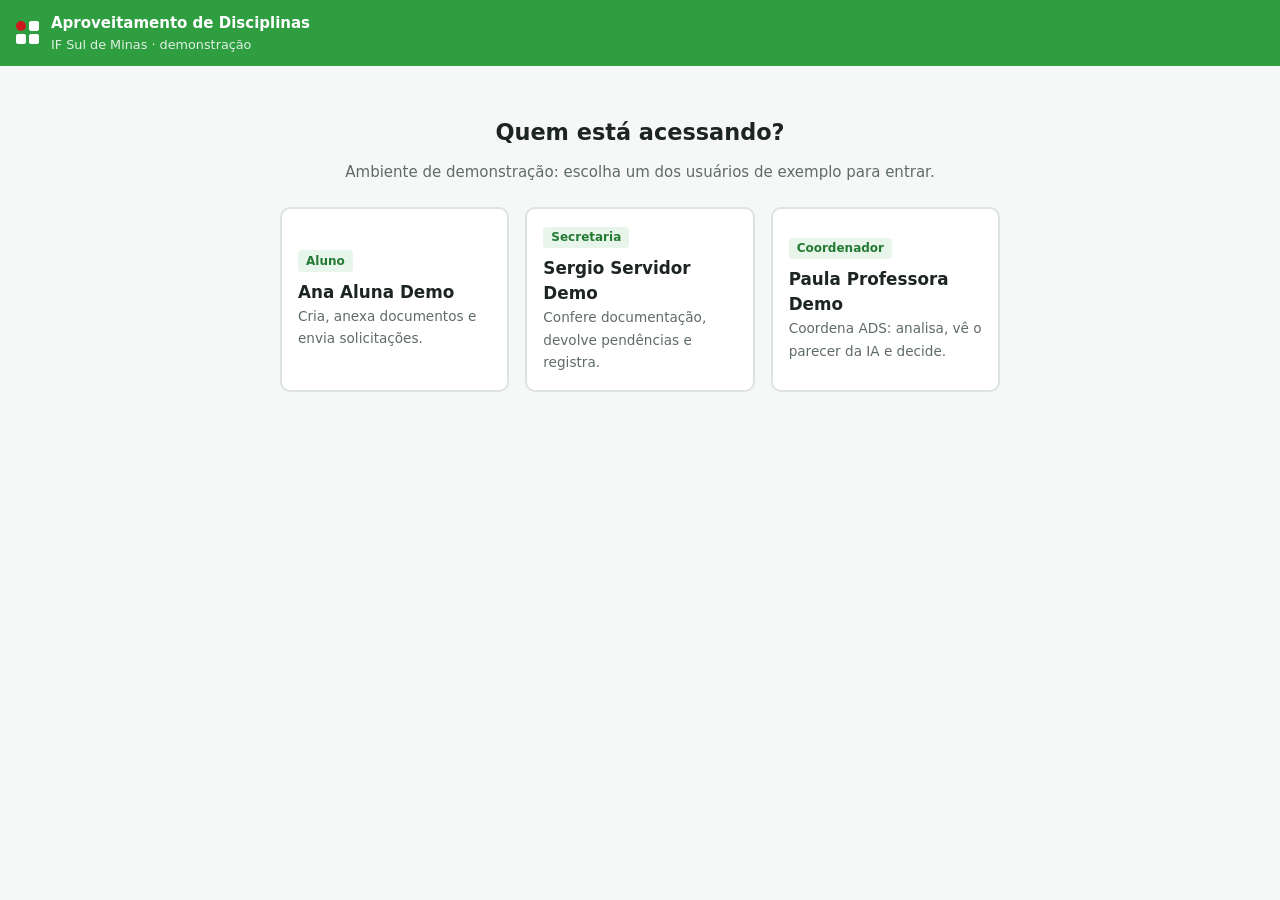
==== src/main/resources/static/index.html @ 3086a4a3 "Merge branch 'feature/tela-demo'" ====
<!doctype html>
<html lang="pt-BR">
<head>
    <meta charset="utf-8">
    <meta name="viewport" content="width=device-width, initial-scale=1">
    <title>Aproveitamento de Disciplinas</title>
    <link rel="stylesheet" href="style.css">
</head>
<body>
<header class="topo">
    <div class="topo-marca">
        <span class="logo" aria-hidden="true"><i></i><i></i><i></i><i></i></span>
        <div>
            <strong>Aproveitamento de Disciplinas</strong>
            <small>IF Sul de Minas · demonstração</small>
        </div>
    </div>
    <div class="topo-usuario" id="topo-usuario" hidden>
        <span id="usuario-nome"></span>
        <button type="button" class="btn btn-claro" id="btn-sair">Trocar usuário</button>
    </div>
</header>

<div id="aviso" class="aviso" role="alert" hidden></div>

<main id="app" class="conteudo"></main>

<script src="app.js"></script>
</body>
</html>
---- src/main/resources/static/style.css ----
:root {
    --verde: #2F9E41;
    --verde-escuro: #237a32;
    --verde-claro: #e8f5ea;
    --vermelho: #CD191E;
    --vermelho-claro: #fbe9e9;
    --amarelo: #b7791f;
    --amarelo-claro: #fdf3e1;
    --azul: #2b6cb0;
    --azul-claro: #e6effa;
    --cinza: #5f6b66;
    --cinza-claro: #eef1ef;
    --borda: #dde3df;
    --texto: #1d2521;
    --fundo: #f6f8f7;
    --card: #ffffff;
    --raio: 10px;
}

* { box-sizing: border-box; }
[hidden] { display: none !important; }

body {
    margin: 0;
    font-family: system-ui, -apple-system, "Segoe UI", Roboto, sans-serif;
    font-size: 15px;
    line-height: 1.5;
    color: var(--texto);
    background: var(--fundo);
}

h1, h2, h3 { line-height: 1.25; margin: 0 0 .5rem; }
h1 { font-size: 1.4rem; }
h2 { font-size: 1.1rem; }
h3 { font-size: .95rem; color: var(--cinza); text-transform: uppercase; letter-spacing: .04em; }

/* ---------- Topo ---------- */
.topo {
    display: flex; flex-wrap: wrap; gap: .75rem;
    align-items: center; justify-content: space-between;
    padding: .75rem 1rem;
    background: var(--verde); color: #fff;
}
.topo-marca { display: flex; align-items: center; gap: .75rem; }
.topo-marca small { display: block; opacity: .85; font-size: .8rem; }
.logo { display: grid; grid-template-columns: repeat(2, 10px); gap: 3px; }
.logo i { width: 10px; height: 10px; background: #fff; border-radius: 2px; }
.logo i:first-child { background: var(--vermelho); border-radius: 50%; }
.topo-usuario { display: flex; align-items: center; gap: .75rem; font-size: .9rem; }

.conteudo { max-width: 1040px; margin: 0 auto; padding: 1.25rem 1rem 3rem; }

/* ---------- Avisos ---------- */
.aviso {
    max-width: 1040px; margin: 1rem auto 0; padding: .75rem 1rem;
    border-radius: var(--raio); border-left: 5px solid var(--vermelho);
    background: var(--vermelho-claro); color: #7d0f12;
    display: flex; justify-content: space-between; gap: 1rem; align-items: start;
}
.aviso.ok { border-color: var(--verde); background: var(--verde-claro); color: var(--verde-escuro); }
.aviso button { background: none; border: 0; font-size: 1.1rem; cursor: pointer; color: inherit; }
@media (max-width: 1072px) { .aviso { margin: 1rem 1rem 0; } }

/* ---------- Cards e layout ---------- */
.card {
    background: var(--card); border: 1px solid var(--borda);
    border-radius: var(--raio); padding: 1rem 1.25rem; margin-bottom: 1rem;
}
.cabecalho { display: flex; flex-wrap: wrap; gap: .75rem; align-items: center; justify-content: space-between; margin-bottom: 1rem; }
.grade { display: grid; grid-template-columns: 1fr 1fr; gap: 1rem; }
.grade > .card { margin-bottom: 0; }
@media (max-width: 760px) { .grade { grid-template-columns: 1fr; } }
.muted { color: var(--cinza); }
.pequeno { font-size: .85rem; }
.voltar { color: var(--verde-escuro); text-decoration: none; font-weight: 600; }
.voltar:hover { text-decoration: underline; }

dl.dados { display: grid; grid-template-columns: max-content 1fr; gap: .25rem 1rem; margin: 0; }
dl.dados dt { color: var(--cinza); }
dl.dados dd { margin: 0; font-weight: 500; }

/* ---------- Login ---------- */
.login { max-width: 720px; margin: 2rem auto; text-align: center; }
.perfis { display: grid; grid-template-columns: repeat(auto-fit, minmax(190px, 1fr)); gap: 1rem; margin-top: 1.5rem; }
.perfil {
    text-align: left; cursor: pointer; font: inherit; color: inherit;
    background: var(--card); border: 2px solid var(--borda); border-radius: var(--raio);
    padding: 1rem; transition: border-color .15s, transform .15s;
}
.perfil:hover, .perfil:focus-visible { border-color: var(--verde); transform: translateY(-2px); outline: none; }
.perfil strong { display: block; font-size: 1.05rem; }
.perfil .tag { display: inline-block; margin-bottom: .5rem; }

/* ---------- Tabela ---------- */
.tabela-wrap { overflow-x: auto; }
table { width: 100%; border-collapse: collapse; }
th, td { text-align: left; padding: .6rem .75rem; border-bottom: 1px solid var(--borda); }
th { font-size: .8rem; color: var(--cinza); text-transform: uppercase; letter-spacing: .04em; }
tbody tr.clicavel { cursor: pointer; }
tbody tr.clicavel:hover { background: var(--verde-claro); }
.vazio { text-align: center; padding: 2rem; color: var(--cinza); }

/* Tabela vira cartões no celular */
@media (max-width: 600px) {
    table.responsiva thead { display: none; }
    table.responsiva tr { display: block; border-bottom: 1px solid var(--borda); padding: .5rem 0; }
    table.responsiva td { display: flex; justify-content: space-between; gap: 1rem; border: 0; padding: .25rem .5rem; }
    table.responsiva td::before { content: attr(data-rotulo); color: var(--cinza); font-size: .85rem; }
}

/* ---------- Status ---------- */
.status {
    display: inline-block; padding: .15rem .6rem; border-radius: 999px;
    font-size: .78rem; font-weight: 600; white-space: nowrap;
    background: var(--cinza-claro); color: var(--cinza);
}
.status.st-ENVIADA, .status.st-CONFERENCIA, .status.st-PRE_DIAGNOSTICO, .status.st-ANALISE, .status.st-DECISAO { background: var(--azul-claro); color: var(--azul); }
.status.st-PENDENTE { background: var(--amarelo-claro); color: var(--amarelo); }
.status.st-DEFERIDA { background: var(--verde-claro); color: var(--verde-escuro); }
.status.st-INDEFERIDA { background: var(--vermelho-claro); color: var(--vermelho); }
.status.st-REGISTRADA { background: var(--verde); color: #fff; }

.tag { font-size: .75rem; font-weight: 700; padding: .1rem .5rem; border-radius: 4px; background: var(--verde-claro); color: var(--verde-escuro); }

/* ---------- Histórico ---------- */
.linha-tempo { list-style: none; margin: 0; padding: 0 0 0 1rem; border-left: 2px solid var(--borda); }
.linha-tempo li { position: relative; padding: 0 0 .9rem .75rem; }
.linha-tempo li::before {
    content: ""; position: absolute; left: -1.43rem; top: .35rem;
    width: 12px; height: 12px; border-radius: 50%; background: var(--verde); border: 2px solid #fff;
}
.linha-tempo .obs { font-style: italic; color: var(--cinza); }

/* ---------- Anexos ---------- */
.anexos { list-style: none; margin: 0 0 .75rem; padding: 0; }
.anexos li { display: flex; flex-wrap: wrap; justify-content: space-between; align-items: center; gap: .5rem; padding: .5rem 0; border-bottom: 1px solid var(--borda); }
.anexos .acoes-anexo { display: flex; gap: .5rem; }

/* ---------- Parecer IA ---------- */
.parecer { border-top: 4px solid var(--verde); }
.parecer .rec { font-size: 1.1rem; font-weight: 700; }
.rec-SUGERE_DEFERIR { color: var(--verde-escuro); }
.rec-SUGERE_INDEFERIR { color: var(--vermelho); }
.rec-INCONCLUSIVO { color: var(--amarelo); }
.barra { height: 12px; background: var(--cinza-claro); border-radius: 999px; overflow: hidden; margin: .35rem 0 .75rem; }
.barra > span { display: block; height: 100%; background: var(--verde); border-radius: 999px; transition: width .5s; }
.barra.baixa > span { background: var(--vermelho); }
.barra.media > span { background: var(--amarelo); }
.carregando::after {
    content: ""; display: inline-block; width: 12px; height: 12px; margin-left: .5rem; vertical-align: middle;
    border: 2px solid var(--verde); border-right-color: transparent; border-radius: 50%; animation: gira .8s linear infinite;
}
@keyframes gira { to { transform: rotate(360deg); } }

/* ---------- Botões e formulários ---------- */
.btn {
    display: inline-flex; align-items: center; gap: .35rem; cursor: pointer;
    font: inherit; font-weight: 600; font-size: .9rem;
    padding: .5rem 1rem; border-radius: 8px; border: 1px solid transparent;
    background: var(--verde); color: #fff;
}
.btn:hover { background: var(--verde-escuro); }
.btn:disabled { opacity: .55; cursor: wait; }
.btn-perigo { background: var(--vermelho); }
.btn-perigo:hover { background: #a91418; }
.btn-sec { background: #fff; color: var(--verde-escuro); border-color: var(--verde); }
.btn-sec:hover { background: var(--verde-claro); }
.btn-claro { background: rgba(255,255,255,.15); border-color: rgba(255,255,255,.5); }
.btn-claro:hover { background: rgba(255,255,255,.28); }
.btn-mini { padding: .25rem .6rem; font-size: .8rem; }

.acoes { display: flex; flex-wrap: wrap; gap: .5rem; margin-top: .75rem; }

label { display: block; font-weight: 600; font-size: .85rem; margin-bottom: .25rem; }
input, textarea, select {
    width: 100%; font: inherit; padding: .5rem .65rem;
    border: 1px solid var(--borda); border-radius: 8px; background: #fff; color: var(--texto);
}
label input { margin-top: .25rem; font-weight: 400; }
input:focus, textarea:focus, select:focus { outline: 2px solid var(--verde); border-color: var(--verde); }
.campo { margin-bottom: .85rem; }
.campos { display: grid; grid-template-columns: 2fr 2fr 1fr auto; gap: .5rem; align-items: end; margin-bottom: .5rem; }
.campos-2 { display: grid; grid-template-columns: 1fr 3fr 1fr; gap: .75rem; }
@media (max-width: 600px) {
    .campos, .campos-2 { grid-template-columns: 1fr; }
}
input[type=file] { padding: .35rem; }
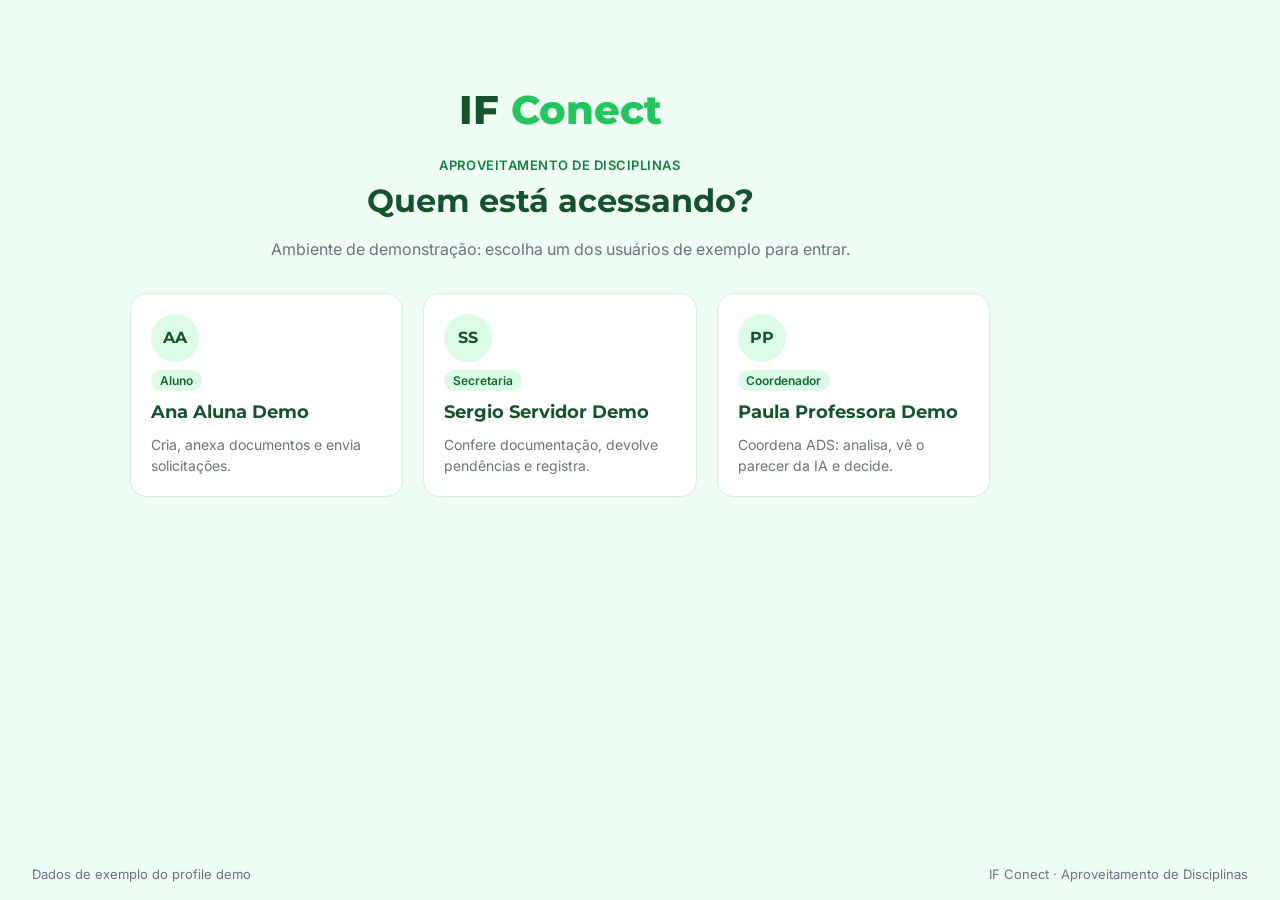
==== commit 3abd1600: "Merge branch 'feature/tela-demo'" ====
--- a/src/main/resources/static/index.html
+++ b/src/main/resources/static/index.html
@@ -3,27 +3,51 @@
 <head>
     <meta charset="utf-8">
     <meta name="viewport" content="width=device-width, initial-scale=1">
-    <title>Aproveitamento de Disciplinas</title>
+    <title>Aproveitamento de Disciplinas · IF Conect</title>
+    <!-- Fontes do guia visual IF Conect; sem rede, cai nas fontes do sistema. -->
+    <link rel="preconnect" href="https://fonts.googleapis.com">
+    <link rel="preconnect" href="https://fonts.gstatic.com" crossorigin>
+    <link rel="stylesheet" href="https://fonts.googleapis.com/css2?family=Inter:wght@400;500;600&family=Montserrat:wght@600;700;800&display=swap">
     <link rel="stylesheet" href="style.css">
 </head>
-<body>
-<header class="topo">
-    <div class="topo-marca">
-        <span class="logo" aria-hidden="true"><i></i><i></i><i></i><i></i></span>
-        <div>
-            <strong>Aproveitamento de Disciplinas</strong>
-            <small>IF Sul de Minas · demonstração</small>
+<body class="sem-sessao">
+<div class="layout">
+    <aside class="lateral" id="lateral">
+        <div class="marca">IF <span>Conect</span></div>
+        <p class="area" id="area-usuario"></p>
+        <nav class="menu" id="menu"></nav>
+        <div class="ajuda">
+            <strong>Aproveitamento de disciplinas</strong>
+            <span>Ambiente de demonstração com dados de exemplo.</span>
         </div>
+        <div class="usuario">
+            <span class="avatar" id="usuario-iniciais"></span>
+            <div class="usuario-info">
+                <strong id="usuario-nome"></strong>
+                <small id="usuario-papel"></small>
+            </div>
+            <button type="button" class="btn-icone" id="btn-sair" title="Trocar usuário" aria-label="Trocar usuário">
+                <svg viewBox="0 0 24 24" width="20" height="20" fill="none" stroke="currentColor" stroke-width="2" stroke-linecap="round" stroke-linejoin="round"><path d="M9 21H5a2 2 0 0 1-2-2V5a2 2 0 0 1 2-2h4"/><path d="M16 17l5-5-5-5"/><path d="M21 12H9"/></svg>
+            </button>
+        </div>
+    </aside>
+
+    <div class="principal">
+        <header class="barra-topo">
+            <h1 id="titulo-pagina">Aproveitamento de Disciplinas</h1>
+            <span class="hoje" id="hoje"></span>
+        </header>
+
+        <div id="aviso" class="aviso" role="alert" hidden></div>
+
+        <main id="app" class="conteudo"></main>
+
+        <footer class="rodape">
+            <span>Dados de exemplo do profile demo</span>
+            <span>IF Conect · Aproveitamento de Disciplinas</span>
+        </footer>
     </div>
-    <div class="topo-usuario" id="topo-usuario" hidden>
-        <span id="usuario-nome"></span>
-        <button type="button" class="btn btn-claro" id="btn-sair">Trocar usuário</button>
-    </div>
-</header>
-
-<div id="aviso" class="aviso" role="alert" hidden></div>
-
-<main id="app" class="conteudo"></main>
+</div>
 
 <script src="app.js"></script>
 </body>
--- a/src/main/resources/static/style.css
+++ b/src/main/resources/static/style.css
@@ -1,20 +1,30 @@
+/* Segue o Guia visual do IF Conect: paleta, tipografia (Montserrat + Inter) e layout com menu lateral. */
 :root {
-    --verde: #2F9E41;
-    --verde-escuro: #237a32;
-    --verde-claro: #e8f5ea;
-    --vermelho: #CD191E;
-    --vermelho-claro: #fbe9e9;
-    --amarelo: #b7791f;
-    --amarelo-claro: #fdf3e1;
-    --azul: #2b6cb0;
-    --azul-claro: #e6effa;
-    --cinza: #5f6b66;
-    --cinza-claro: #eef1ef;
-    --borda: #dde3df;
-    --texto: #1d2521;
-    --fundo: #f6f8f7;
-    --card: #ffffff;
-    --raio: 10px;
+    /* Marca */
+    --verde-floresta: #14532D;  /* menu lateral, cabecalhos e titulos */
+    --verde-vivo: #22C55E;      /* icones, graficos e selos (sem texto branco sobre ele) */
+    --verde-acao: #15803D;      /* botoes primarios e links */
+    --verde-hover: #166534;     /* hover e foco */
+    --menta: #DCFCE7;           /* cards em destaque, linha selecionada */
+    --fundo: #F0FDF4;           /* fundo das telas */
+
+    /* Neutras */
+    --texto: #1F2937;
+    --texto-sec: #6B7280;
+    --borda: #E5E7EB;
+    --borda-verde: #D1F2DC;
+    --superficie: #FFFFFF;
+
+    /* Semanticas */
+    --info: #0EA5E9;    --info-fundo: #E0F2FE;    --info-texto: #075985;
+    --atencao: #F59E0B; --atencao-fundo: #FEF3C7; --atencao-texto: #92400E;
+    --erro: #DC2626;    --erro-fundo: #FEE2E2;    --erro-texto: #991B1B;
+    --sucesso: #22C55E;
+
+    --fonte-titulo: "Montserrat", system-ui, -apple-system, "Segoe UI", sans-serif;
+    --fonte-texto: "Inter", system-ui, -apple-system, "Segoe UI", Roboto, sans-serif;
+    --raio: 16px;
+    --raio-peq: 10px;
 }
 
 * { box-sizing: border-box; }
@@ -22,166 +32,281 @@
 
 body {
     margin: 0;
-    font-family: system-ui, -apple-system, "Segoe UI", Roboto, sans-serif;
-    font-size: 15px;
+    font-family: var(--fonte-texto);
+    font-size: 16px;
     line-height: 1.5;
     color: var(--texto);
     background: var(--fundo);
 }
 
-h1, h2, h3 { line-height: 1.25; margin: 0 0 .5rem; }
-h1 { font-size: 1.4rem; }
-h2 { font-size: 1.1rem; }
-h3 { font-size: .95rem; color: var(--cinza); text-transform: uppercase; letter-spacing: .04em; }
-
-/* ---------- Topo ---------- */
-.topo {
-    display: flex; flex-wrap: wrap; gap: .75rem;
-    align-items: center; justify-content: space-between;
-    padding: .75rem 1rem;
-    background: var(--verde); color: #fff;
-}
-.topo-marca { display: flex; align-items: center; gap: .75rem; }
-.topo-marca small { display: block; opacity: .85; font-size: .8rem; }
-.logo { display: grid; grid-template-columns: repeat(2, 10px); gap: 3px; }
-.logo i { width: 10px; height: 10px; background: #fff; border-radius: 2px; }
-.logo i:first-child { background: var(--vermelho); border-radius: 50%; }
-.topo-usuario { display: flex; align-items: center; gap: .75rem; font-size: .9rem; }
-
-.conteudo { max-width: 1040px; margin: 0 auto; padding: 1.25rem 1rem 3rem; }
+h1, h2, h3 { font-family: var(--fonte-titulo); color: var(--verde-floresta); line-height: 1.25; margin: 0 0 .5rem; }
+h1 { font-size: 24px; font-weight: 700; }
+h2 { font-size: 24px; font-weight: 600; }
+h3 { font-size: 18px; font-weight: 600; }
+a { color: var(--verde-acao); }
+
+.muted { color: var(--texto-sec); }
+.pequeno { font-size: 13px; font-weight: 500; }
+.sobretitulo { font-family: var(--fonte-texto); font-size: 13px; font-weight: 600; letter-spacing: .04em; text-transform: uppercase; color: var(--verde-acao); margin: 0 0 .35rem; }
+
+/* ---------- Layout: menu lateral + area principal ---------- */
+.layout { display: flex; min-height: 100vh; }
+
+.lateral {
+    width: 256px; flex-shrink: 0;
+    position: sticky; top: 0; height: 100vh;
+    display: flex; flex-direction: column;
+    padding: 1.5rem 1rem 1rem;
+    background: var(--verde-floresta); color: #fff;
+}
+.marca { font-family: var(--fonte-titulo); font-weight: 800; font-size: 26px; padding: 0 .5rem; color: #fff; }
+.marca span { color: var(--verde-vivo); }
+.area { margin: 2rem .5rem .6rem; font-size: 12px; font-weight: 600; letter-spacing: .08em; text-transform: uppercase; color: rgba(255,255,255,.7); }
+
+.menu { display: flex; flex-direction: column; gap: .25rem; }
+.menu a {
+    display: flex; align-items: center; gap: .75rem;
+    padding: .65rem .75rem; border-radius: var(--raio-peq);
+    color: #fff; text-decoration: none; font-weight: 500;
+}
+.menu a:hover { background: rgba(255,255,255,.08); }
+.menu a.ativo { background: var(--verde-vivo); color: var(--verde-floresta); font-weight: 600; }
+.menu a.ativo::after { content: ""; margin-left: auto; width: 6px; height: 6px; border-radius: 50%; background: var(--verde-floresta); }
+.menu svg { flex-shrink: 0; }
+
+.ajuda {
+    margin-top: auto; padding: 1rem; border-radius: 12px;
+    background: rgba(255,255,255,.08); font-size: 13px;
+}
+.ajuda strong { display: block; font-size: 14px; margin-bottom: .2rem; }
+.ajuda span { color: rgba(255,255,255,.75); }
+
+.usuario {
+    display: flex; align-items: center; gap: .75rem;
+    margin-top: 1rem; padding-top: 1rem; border-top: 1px solid rgba(255,255,255,.15);
+}
+.avatar {
+    width: 40px; height: 40px; flex-shrink: 0; border-radius: 50%;
+    display: grid; place-items: center;
+    background: var(--menta); color: var(--verde-floresta);
+    font-family: var(--fonte-titulo); font-weight: 700; font-size: 14px;
+}
+.usuario-info { min-width: 0; flex: 1; }
+.usuario-info strong { display: block; font-size: 14px; white-space: nowrap; overflow: hidden; text-overflow: ellipsis; }
+.usuario-info small { color: rgba(255,255,255,.7); font-size: 12px; }
+.btn-icone { background: none; border: 0; color: #fff; cursor: pointer; padding: .35rem; border-radius: 8px; display: grid; place-items: center; }
+.btn-icone:hover { background: rgba(255,255,255,.12); }
+
+.principal { flex: 1; min-width: 0; display: flex; flex-direction: column; }
+.barra-topo {
+    display: flex; align-items: center; justify-content: space-between; gap: 1rem;
+    padding: 1rem 2rem; min-height: 72px;
+    background: var(--superficie); border-bottom: 1px solid var(--borda);
+}
+.barra-topo h1 { margin: 0; }
+.hoje { color: var(--texto-sec); font-size: 14px; }
+
+.conteudo { flex: 1; width: 100%; max-width: 1120px; padding: 2rem; }
+.rodape {
+    display: flex; flex-wrap: wrap; justify-content: space-between; gap: .5rem;
+    padding: 1rem 2rem; font-size: 13px; color: var(--texto-sec);
+}
+
+/* Sem sessao: so a tela de escolha de usuario, sem menu */
+body.sem-sessao .lateral, body.sem-sessao .barra-topo { display: none; }
+
+/* Celular: o menu lateral vira faixa no topo */
+@media (max-width: 860px) {
+    .layout { flex-direction: column; }
+    .lateral { width: 100%; height: auto; position: static; padding: 1rem; display: grid; grid-template-columns: 1fr auto; gap: .75rem; align-items: center; }
+    .area, .ajuda { display: none; }
+    .menu { grid-column: 1 / -1; flex-direction: row; flex-wrap: wrap; }
+    .menu a { padding: .45rem .75rem; }
+    .usuario { grid-column: 2; grid-row: 1; margin: 0; padding: 0; border: 0; }
+    .usuario-info { display: none; }
+    .barra-topo { padding: .75rem 1rem; min-height: 0; }
+    .barra-topo h1 { font-size: 20px; }
+    .hoje { display: none; }
+    .conteudo { padding: 1rem; }
+    .rodape { padding: 1rem; }
+}
 
 /* ---------- Avisos ---------- */
 .aviso {
-    max-width: 1040px; margin: 1rem auto 0; padding: .75rem 1rem;
-    border-radius: var(--raio); border-left: 5px solid var(--vermelho);
-    background: var(--vermelho-claro); color: #7d0f12;
+    margin: 1.25rem 2rem 0; max-width: 1056px; padding: .75rem 1rem;
+    border-radius: var(--raio-peq); border: 1px solid #FCA5A5; border-left: 4px solid var(--erro);
+    background: var(--erro-fundo); color: var(--erro-texto); font-weight: 500;
     display: flex; justify-content: space-between; gap: 1rem; align-items: start;
 }
-.aviso.ok { border-color: var(--verde); background: var(--verde-claro); color: var(--verde-escuro); }
-.aviso button { background: none; border: 0; font-size: 1.1rem; cursor: pointer; color: inherit; }
-@media (max-width: 1072px) { .aviso { margin: 1rem 1rem 0; } }
-
-/* ---------- Cards e layout ---------- */
+.aviso.ok { border-color: var(--borda-verde); border-left-color: var(--verde-acao); background: var(--menta); color: var(--verde-hover); }
+.aviso button { background: none; border: 0; font-size: 1.2rem; line-height: 1; cursor: pointer; color: inherit; }
+@media (max-width: 860px) { .aviso { margin: 1rem 1rem 0; } }
+
+/* ---------- Cards ---------- */
 .card {
-    background: var(--card); border: 1px solid var(--borda);
-    border-radius: var(--raio); padding: 1rem 1.25rem; margin-bottom: 1rem;
-}
-.cabecalho { display: flex; flex-wrap: wrap; gap: .75rem; align-items: center; justify-content: space-between; margin-bottom: 1rem; }
-.grade { display: grid; grid-template-columns: 1fr 1fr; gap: 1rem; }
+    background: var(--superficie); border: 1px solid var(--borda-verde);
+    border-radius: var(--raio); padding: 1.25rem 1.5rem; margin-bottom: 1.25rem;
+}
+.card-tabela { padding: 0; overflow: hidden; }
+.card-tabela .card-cab { padding: 1.1rem 1.5rem; }
+.card-cab { display: flex; flex-wrap: wrap; align-items: center; justify-content: space-between; gap: .75rem; margin-bottom: .75rem; }
+.card-cab h3 { margin: 0; display: flex; align-items: center; gap: .6rem; }
+.card-tabela .card-cab { margin: 0; }
+.destaque { background: var(--menta); border-color: #BBF7D0; }
+
+.boas-vindas {
+    position: relative; overflow: hidden;
+    background: var(--menta); border: 1px solid #BBF7D0; border-radius: var(--raio);
+    padding: 1.5rem 2rem; margin-bottom: 1.25rem;
+}
+.boas-vindas h2 { font-size: 32px; font-weight: 700; margin-bottom: .25rem; }
+.boas-vindas p { margin: 0; color: #374151; }
+.boas-vindas .acoes { margin-top: 1rem; }
+@media (max-width: 600px) { .boas-vindas { padding: 1.25rem; } .boas-vindas h2 { font-size: 24px; } }
+
+.numeros { display: grid; grid-template-columns: repeat(3, 1fr); gap: 1.25rem; margin-bottom: 1.25rem; }
+.numero { background: var(--superficie); border: 1px solid var(--borda-verde); border-radius: var(--raio); padding: 1.1rem 1.5rem; }
+.numero span { display: block; font-size: 14px; color: var(--texto-sec); }
+.numero strong { font-family: var(--fonte-titulo); font-size: 32px; font-weight: 700; color: var(--verde-floresta); }
+.numero.alerta { border-left: 4px solid var(--atencao); }
+.numero.realce { background: var(--menta); border-color: #BBF7D0; }
+@media (max-width: 700px) {
+    .numeros { gap: .5rem; }
+    .numero { padding: .75rem; }
+    .numero span { font-size: 12px; line-height: 1.3; }
+    .numero strong { font-size: 24px; }
+}
+
+.grade { display: grid; grid-template-columns: 3fr 2fr; gap: 1.25rem; align-items: start; }
 .grade > .card { margin-bottom: 0; }
-@media (max-width: 760px) { .grade { grid-template-columns: 1fr; } }
-.muted { color: var(--cinza); }
-.pequeno { font-size: .85rem; }
-.voltar { color: var(--verde-escuro); text-decoration: none; font-weight: 600; }
+@media (max-width: 960px) { .grade { grid-template-columns: 1fr; } }
+
+.cabecalho-detalhe { display: flex; flex-wrap: wrap; gap: 1rem; align-items: start; justify-content: space-between; }
+.cabecalho-detalhe h2 { margin-bottom: .15rem; }
+.voltar { display: inline-flex; align-items: center; gap: .35rem; font-weight: 600; font-size: 14px; text-decoration: none; margin-bottom: 1rem; }
 .voltar:hover { text-decoration: underline; }
 
-dl.dados { display: grid; grid-template-columns: max-content 1fr; gap: .25rem 1rem; margin: 0; }
-dl.dados dt { color: var(--cinza); }
+dl.dados { display: grid; grid-template-columns: max-content 1fr; gap: .4rem 1.25rem; margin: 0; }
+dl.dados dt { color: var(--texto-sec); font-size: 14px; }
 dl.dados dd { margin: 0; font-weight: 500; }
 
-/* ---------- Login ---------- */
-.login { max-width: 720px; margin: 2rem auto; text-align: center; }
-.perfis { display: grid; grid-template-columns: repeat(auto-fit, minmax(190px, 1fr)); gap: 1rem; margin-top: 1.5rem; }
+.contador { display: inline-block; padding: .1rem .55rem; border-radius: 999px; background: var(--menta); color: var(--verde-hover); font-family: var(--fonte-texto); font-size: 12px; font-weight: 600; }
+
+/* ---------- Escolha de usuario ---------- */
+.login { max-width: 860px; margin: 3rem auto; text-align: center; }
+.login .marca { color: var(--verde-floresta); font-size: 40px; margin-bottom: 1rem; }
+.login h1 { font-size: 32px; }
+.perfis { display: grid; grid-template-columns: repeat(auto-fit, minmax(220px, 1fr)); gap: 1.25rem; margin-top: 2rem; text-align: left; }
 .perfil {
-    text-align: left; cursor: pointer; font: inherit; color: inherit;
-    background: var(--card); border: 2px solid var(--borda); border-radius: var(--raio);
-    padding: 1rem; transition: border-color .15s, transform .15s;
-}
-.perfil:hover, .perfil:focus-visible { border-color: var(--verde); transform: translateY(-2px); outline: none; }
-.perfil strong { display: block; font-size: 1.05rem; }
-.perfil .tag { display: inline-block; margin-bottom: .5rem; }
-
-/* ---------- Tabela ---------- */
+    cursor: pointer; font: inherit; color: inherit; text-align: left;
+    display: flex; flex-direction: column; gap: .5rem;
+    background: var(--superficie); border: 1px solid var(--borda-verde); border-radius: var(--raio);
+    padding: 1.25rem; transition: border-color .15s, box-shadow .15s, transform .15s;
+}
+.perfil:hover, .perfil:focus-visible { border-color: var(--verde-acao); box-shadow: 0 4px 14px rgba(20, 83, 45, .1); transform: translateY(-2px); outline: none; }
+.perfil .contador { align-self: flex-start; }
+.perfil .avatar { width: 48px; height: 48px; font-size: 16px; }
+.perfil strong { font-family: var(--fonte-titulo); font-size: 18px; color: var(--verde-floresta); }
+.perfil .muted { font-size: 14px; }
+
+/* ---------- Tabelas ---------- */
 .tabela-wrap { overflow-x: auto; }
 table { width: 100%; border-collapse: collapse; }
-th, td { text-align: left; padding: .6rem .75rem; border-bottom: 1px solid var(--borda); }
-th { font-size: .8rem; color: var(--cinza); text-transform: uppercase; letter-spacing: .04em; }
+th, td { text-align: left; padding: .8rem 1.5rem; border-bottom: 1px solid var(--borda); }
+th { font-size: 13px; font-weight: 500; color: var(--texto-sec); background: var(--fundo); border-top: 1px solid var(--borda); }
+.card:not(.card-tabela) th, .card:not(.card-tabela) td { padding: .6rem .75rem; }
+tbody tr:last-child td { border-bottom: 0; }
 tbody tr.clicavel { cursor: pointer; }
-tbody tr.clicavel:hover { background: var(--verde-claro); }
-.vazio { text-align: center; padding: 2rem; color: var(--cinza); }
-
-/* Tabela vira cartões no celular */
-@media (max-width: 600px) {
+tbody tr.clicavel:hover, tbody tr.clicavel:focus-visible { background: var(--fundo); outline: none; }
+td .sub { display: block; font-size: 13px; color: var(--texto-sec); }
+td.seta { width: 1%; color: var(--texto-sec); }
+.vazio { text-align: center; padding: 2.5rem 1rem; color: var(--texto-sec); }
+
+@media (max-width: 640px) {
     table.responsiva thead { display: none; }
-    table.responsiva tr { display: block; border-bottom: 1px solid var(--borda); padding: .5rem 0; }
-    table.responsiva td { display: flex; justify-content: space-between; gap: 1rem; border: 0; padding: .25rem .5rem; }
-    table.responsiva td::before { content: attr(data-rotulo); color: var(--cinza); font-size: .85rem; }
-}
-
-/* ---------- Status ---------- */
+    table.responsiva tr { display: block; border-bottom: 1px solid var(--borda); padding: .6rem 0; }
+    table.responsiva td { display: flex; justify-content: space-between; gap: 1rem; border: 0; padding: .25rem 1rem; text-align: right; }
+    table.responsiva td::before { content: attr(data-rotulo); color: var(--texto-sec); font-size: 13px; font-weight: 500; text-align: left; }
+    table.responsiva td.seta { display: none; }
+}
+
+/* ---------- Selos de status ---------- */
 .status {
-    display: inline-block; padding: .15rem .6rem; border-radius: 999px;
-    font-size: .78rem; font-weight: 600; white-space: nowrap;
-    background: var(--cinza-claro); color: var(--cinza);
-}
-.status.st-ENVIADA, .status.st-CONFERENCIA, .status.st-PRE_DIAGNOSTICO, .status.st-ANALISE, .status.st-DECISAO { background: var(--azul-claro); color: var(--azul); }
-.status.st-PENDENTE { background: var(--amarelo-claro); color: var(--amarelo); }
-.status.st-DEFERIDA { background: var(--verde-claro); color: var(--verde-escuro); }
-.status.st-INDEFERIDA { background: var(--vermelho-claro); color: var(--vermelho); }
-.status.st-REGISTRADA { background: var(--verde); color: #fff; }
-
-.tag { font-size: .75rem; font-weight: 700; padding: .1rem .5rem; border-radius: 4px; background: var(--verde-claro); color: var(--verde-escuro); }
-
-/* ---------- Histórico ---------- */
-.linha-tempo { list-style: none; margin: 0; padding: 0 0 0 1rem; border-left: 2px solid var(--borda); }
-.linha-tempo li { position: relative; padding: 0 0 .9rem .75rem; }
+    display: inline-block; padding: .2rem .7rem; border-radius: 999px;
+    font-size: 13px; font-weight: 600; white-space: nowrap;
+    background: #F3F4F6; color: #374151;
+}
+.status.st-ENVIADA, .status.st-CONFERENCIA, .status.st-PRE_DIAGNOSTICO, .status.st-ANALISE, .status.st-DECISAO { background: var(--info-fundo); color: var(--info-texto); }
+.status.st-PENDENTE { background: var(--atencao-fundo); color: var(--atencao-texto); }
+.status.st-DEFERIDA { background: var(--menta); color: var(--verde-hover); }
+.status.st-INDEFERIDA { background: var(--erro-fundo); color: var(--erro-texto); }
+.status.st-REGISTRADA { background: var(--verde-acao); color: #fff; }
+
+/* ---------- Historico ---------- */
+.linha-tempo { list-style: none; margin: 0; padding: 0 0 0 1rem; border-left: 2px solid var(--menta); }
+.linha-tempo li { position: relative; padding: 0 0 1rem .9rem; }
+.linha-tempo li:last-child { padding-bottom: 0; }
 .linha-tempo li::before {
-    content: ""; position: absolute; left: -1.43rem; top: .35rem;
-    width: 12px; height: 12px; border-radius: 50%; background: var(--verde); border: 2px solid #fff;
-}
-.linha-tempo .obs { font-style: italic; color: var(--cinza); }
+    content: ""; position: absolute; left: -1.43rem; top: .3rem;
+    width: 12px; height: 12px; border-radius: 50%; background: var(--verde-acao); border: 2px solid #fff;
+}
+.linha-tempo li:last-child::before { background: var(--verde-vivo); }
+.linha-tempo .obs { font-style: italic; color: #374151; font-size: 14px; margin-top: .2rem; }
 
 /* ---------- Anexos ---------- */
-.anexos { list-style: none; margin: 0 0 .75rem; padding: 0; }
-.anexos li { display: flex; flex-wrap: wrap; justify-content: space-between; align-items: center; gap: .5rem; padding: .5rem 0; border-bottom: 1px solid var(--borda); }
-.anexos .acoes-anexo { display: flex; gap: .5rem; }
-
-/* ---------- Parecer IA ---------- */
-.parecer { border-top: 4px solid var(--verde); }
-.parecer .rec { font-size: 1.1rem; font-weight: 700; }
-.rec-SUGERE_DEFERIR { color: var(--verde-escuro); }
-.rec-SUGERE_INDEFERIR { color: var(--vermelho); }
-.rec-INCONCLUSIVO { color: var(--amarelo); }
-.barra { height: 12px; background: var(--cinza-claro); border-radius: 999px; overflow: hidden; margin: .35rem 0 .75rem; }
-.barra > span { display: block; height: 100%; background: var(--verde); border-radius: 999px; transition: width .5s; }
-.barra.baixa > span { background: var(--vermelho); }
-.barra.media > span { background: var(--amarelo); }
+.anexos { list-style: none; margin: 0 0 1rem; padding: 0; }
+.anexos li { display: flex; flex-wrap: wrap; justify-content: space-between; align-items: center; gap: .5rem; padding: .7rem 0; border-bottom: 1px solid var(--borda); }
+.anexos li:last-child { border-bottom: 0; }
+.anexo-nome { display: flex; align-items: center; gap: .6rem; font-weight: 500; }
+.anexo-nome svg { color: var(--verde-acao); flex-shrink: 0; }
+.acoes-anexo { display: flex; gap: .5rem; }
+
+/* ---------- Parecer da IA ---------- */
+.parecer .rec { display: inline-block; font-family: var(--fonte-titulo); font-size: 18px; font-weight: 700; margin: .25rem 0 .75rem; }
+.rec-SUGERE_DEFERIR { color: var(--verde-hover); }
+.rec-SUGERE_INDEFERIR { color: var(--erro); }
+.rec-INCONCLUSIVO { color: var(--atencao-texto); }
+.barra { height: 10px; background: var(--superficie); border-radius: 999px; overflow: hidden; margin: .4rem 0 1rem; }
+.barra > span { display: block; height: 100%; background: var(--verde-vivo); border-radius: 999px; transition: width .5s; }
+.barra.baixa > span { background: var(--erro); }
+.barra.media > span { background: var(--atencao); }
+.parecer p { max-width: 70ch; }
 .carregando::after {
     content: ""; display: inline-block; width: 12px; height: 12px; margin-left: .5rem; vertical-align: middle;
-    border: 2px solid var(--verde); border-right-color: transparent; border-radius: 50%; animation: gira .8s linear infinite;
+    border: 2px solid var(--verde-acao); border-right-color: transparent; border-radius: 50%; animation: gira .8s linear infinite;
 }
 @keyframes gira { to { transform: rotate(360deg); } }
 
-/* ---------- Botões e formulários ---------- */
+/* ---------- Botoes ---------- */
 .btn {
-    display: inline-flex; align-items: center; gap: .35rem; cursor: pointer;
-    font: inherit; font-weight: 600; font-size: .9rem;
-    padding: .5rem 1rem; border-radius: 8px; border: 1px solid transparent;
-    background: var(--verde); color: #fff;
-}
-.btn:hover { background: var(--verde-escuro); }
+    display: inline-flex; align-items: center; justify-content: center; gap: .4rem; cursor: pointer;
+    font-family: var(--fonte-titulo); font-weight: 600; font-size: 15px; text-decoration: none;
+    padding: .6rem 1.2rem; border-radius: var(--raio-peq); border: 1px solid transparent;
+    background: var(--verde-acao); color: #fff;
+}
+.btn:hover, .btn:focus-visible { background: var(--verde-hover); }
+.btn:focus-visible { outline: 3px solid #86EFAC; outline-offset: 2px; }
 .btn:disabled { opacity: .55; cursor: wait; }
-.btn-perigo { background: var(--vermelho); }
-.btn-perigo:hover { background: #a91418; }
-.btn-sec { background: #fff; color: var(--verde-escuro); border-color: var(--verde); }
-.btn-sec:hover { background: var(--verde-claro); }
-.btn-claro { background: rgba(255,255,255,.15); border-color: rgba(255,255,255,.5); }
-.btn-claro:hover { background: rgba(255,255,255,.28); }
-.btn-mini { padding: .25rem .6rem; font-size: .8rem; }
-
-.acoes { display: flex; flex-wrap: wrap; gap: .5rem; margin-top: .75rem; }
-
-label { display: block; font-weight: 600; font-size: .85rem; margin-bottom: .25rem; }
+.btn-perigo { background: var(--erro); }
+.btn-perigo:hover, .btn-perigo:focus-visible { background: #B91C1C; }
+.btn-sec { background: var(--superficie); color: var(--verde-acao); border-color: var(--borda); }
+.btn-sec:hover, .btn-sec:focus-visible { background: var(--fundo); border-color: var(--verde-acao); }
+.btn-mini { padding: .35rem .8rem; font-size: 13px; border-radius: 8px; }
+.link-seta { font-family: var(--fonte-titulo); font-weight: 600; font-size: 14px; text-decoration: none; }
+.link-seta:hover { text-decoration: underline; }
+
+.acoes { display: flex; flex-wrap: wrap; gap: .6rem; margin-top: .75rem; }
+
+/* ---------- Formularios ---------- */
+label { display: block; font-weight: 500; font-size: 13px; color: #374151; margin-bottom: .3rem; }
+label input { margin-top: .3rem; }
 input, textarea, select {
-    width: 100%; font: inherit; padding: .5rem .65rem;
-    border: 1px solid var(--borda); border-radius: 8px; background: #fff; color: var(--texto);
-}
-label input { margin-top: .25rem; font-weight: 400; }
-input:focus, textarea:focus, select:focus { outline: 2px solid var(--verde); border-color: var(--verde); }
-.campo { margin-bottom: .85rem; }
-.campos { display: grid; grid-template-columns: 2fr 2fr 1fr auto; gap: .5rem; align-items: end; margin-bottom: .5rem; }
+    width: 100%; font: inherit; font-size: 16px; padding: .55rem .75rem;
+    border: 1px solid var(--borda); border-radius: var(--raio-peq); background: #fff; color: var(--texto);
+}
+input:focus, textarea:focus, select:focus { outline: 2px solid var(--verde-vivo); outline-offset: 0; border-color: var(--verde-acao); }
+input[type=file] { padding: .4rem; font-size: 14px; }
+.campo { margin-bottom: 1rem; }
+.campos { display: grid; grid-template-columns: 2fr 2fr 1fr auto; gap: .75rem; align-items: end; margin-bottom: .5rem; }
 .campos-2 { display: grid; grid-template-columns: 1fr 3fr 1fr; gap: .75rem; }
-@media (max-width: 600px) {
-    .campos, .campos-2 { grid-template-columns: 1fr; }
-}
-input[type=file] { padding: .35rem; }
+@media (max-width: 640px) { .campos, .campos-2 { grid-template-columns: 1fr; } }
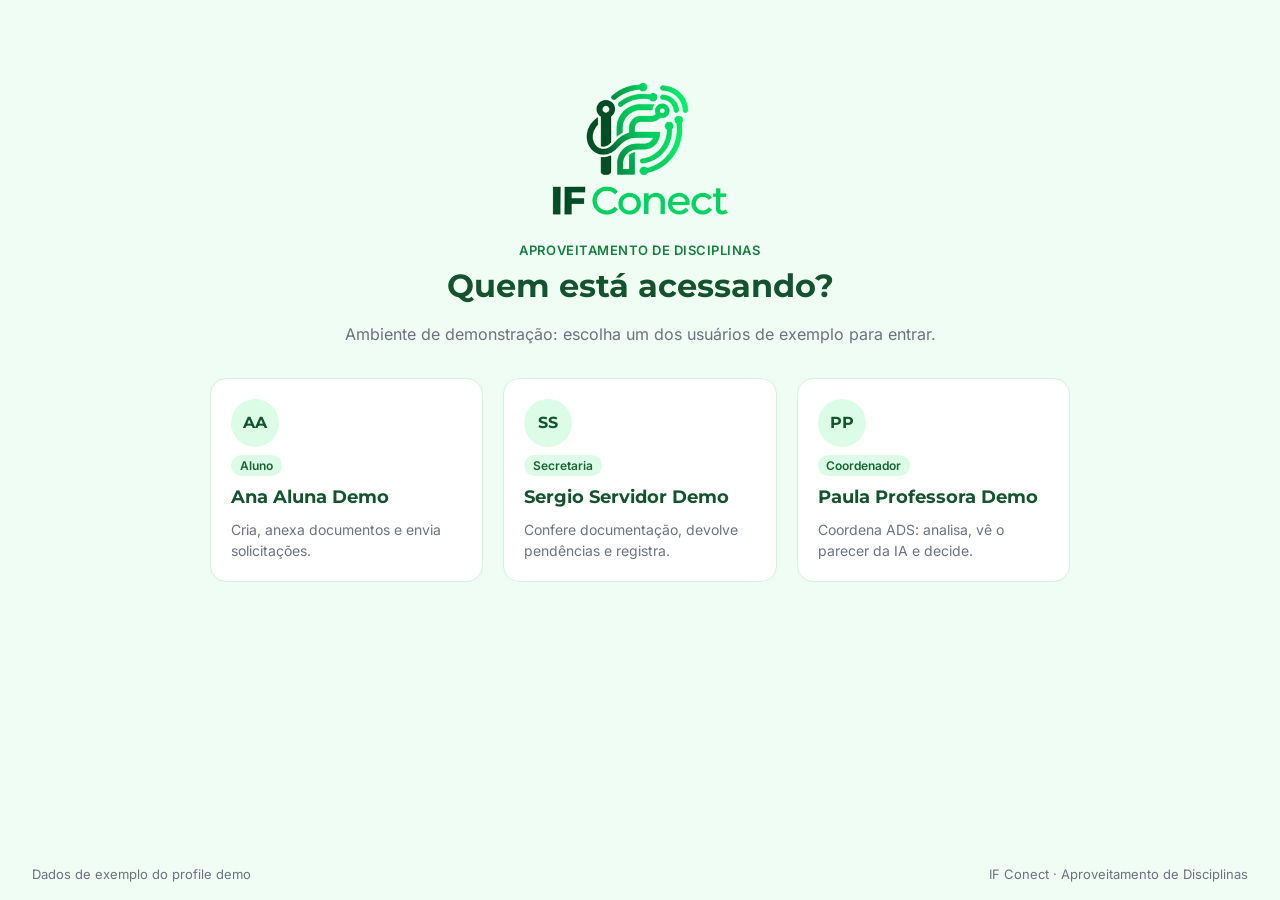
==== commit 5193d4ca: "SCRUM-X feat: logo IF Conect e fontes locais na tela demo Logo com fundo transparente (completa, sim" ====
--- a/src/main/resources/static/index.html
+++ b/src/main/resources/static/index.html
@@ -4,16 +4,19 @@
     <meta charset="utf-8">
     <meta name="viewport" content="width=device-width, initial-scale=1">
     <title>Aproveitamento de Disciplinas · IF Conect</title>
-    <!-- Fontes do guia visual IF Conect; sem rede, cai nas fontes do sistema. -->
-    <link rel="preconnect" href="https://fonts.googleapis.com">
-    <link rel="preconnect" href="https://fonts.gstatic.com" crossorigin>
-    <link rel="stylesheet" href="https://fonts.googleapis.com/css2?family=Inter:wght@400;500;600&family=Montserrat:wght@600;700;800&display=swap">
+    <link rel="icon" type="image/png" href="img/favicon.png">
+    <link rel="apple-touch-icon" href="img/apple-touch-icon.png">
+    <link rel="preload" href="fonts/inter-latin.woff2" as="font" type="font/woff2" crossorigin>
+    <link rel="preload" href="fonts/montserrat-latin.woff2" as="font" type="font/woff2" crossorigin>
     <link rel="stylesheet" href="style.css">
 </head>
 <body class="sem-sessao">
 <div class="layout">
     <aside class="lateral" id="lateral">
-        <div class="marca">IF <span>Conect</span></div>
+        <a class="marca" href="#/">
+            <span class="selo-logo"><img src="img/logo-simbolo.png" alt="" width="32" height="32"></span>
+            <span>IF <span>Conect</span></span>
+        </a>
         <p class="area" id="area-usuario"></p>
         <nav class="menu" id="menu"></nav>
         <div class="ajuda">
--- a/src/main/resources/static/style.css
+++ b/src/main/resources/static/style.css
@@ -1,4 +1,22 @@
 /* Segue o Guia visual do IF Conect: paleta, tipografia (Montserrat + Inter) e layout com menu lateral. */
+
+/* Fontes locais (fonts/, licenca SIL OFL 1.1), subconjunto latin, que cobre o portugues. Sao fontes
+ * variaveis: um arquivo atende todos os pesos usados. */
+@font-face {
+    font-family: "Inter";
+    font-style: normal;
+    font-weight: 400 600;
+    font-display: swap;
+    src: url("fonts/inter-latin.woff2") format("woff2");
+}
+@font-face {
+    font-family: "Montserrat";
+    font-style: normal;
+    font-weight: 600 800;
+    font-display: swap;
+    src: url("fonts/montserrat-latin.woff2") format("woff2");
+}
+
 :root {
     /* Marca */
     --verde-floresta: #14532D;  /* menu lateral, cabecalhos e titulos */
@@ -59,8 +77,15 @@
     padding: 1.5rem 1rem 1rem;
     background: var(--verde-floresta); color: #fff;
 }
-.marca { font-family: var(--fonte-titulo); font-weight: 800; font-size: 26px; padding: 0 .5rem; color: #fff; }
-.marca span { color: var(--verde-vivo); }
+.marca {
+    display: flex; align-items: center; gap: .65rem; padding: 0 .5rem;
+    font-family: var(--fonte-titulo); font-weight: 800; font-size: 24px; color: #fff; text-decoration: none;
+}
+.marca span span { color: var(--verde-vivo); }
+/* O simbolo tem verde escuro que some no menu: fica num selo branco, como no guia. */
+.selo-logo { display: grid; place-items: center; width: 42px; height: 42px; flex-shrink: 0; border-radius: 12px; background: #fff; }
+.selo-logo img { display: block; width: 32px; height: 32px; }
+.logo-completa { display: block; width: 180px; height: auto; margin: 0 auto 1.5rem; }
 .area { margin: 2rem .5rem .6rem; font-size: 12px; font-weight: 600; letter-spacing: .08em; text-transform: uppercase; color: rgba(255,255,255,.7); }
 
 .menu { display: flex; flex-direction: column; gap: .25rem; }
@@ -114,6 +139,7 @@
 
 /* Sem sessao: so a tela de escolha de usuario, sem menu */
 body.sem-sessao .lateral, body.sem-sessao .barra-topo { display: none; }
+body.sem-sessao .conteudo { margin: 0 auto; }
 
 /* Celular: o menu lateral vira faixa no topo */
 @media (max-width: 860px) {
@@ -194,7 +220,6 @@
 
 /* ---------- Escolha de usuario ---------- */
 .login { max-width: 860px; margin: 3rem auto; text-align: center; }
-.login .marca { color: var(--verde-floresta); font-size: 40px; margin-bottom: 1rem; }
 .login h1 { font-size: 32px; }
 .perfis { display: grid; grid-template-columns: repeat(auto-fit, minmax(220px, 1fr)); gap: 1.25rem; margin-top: 2rem; text-align: left; }
 .perfil {
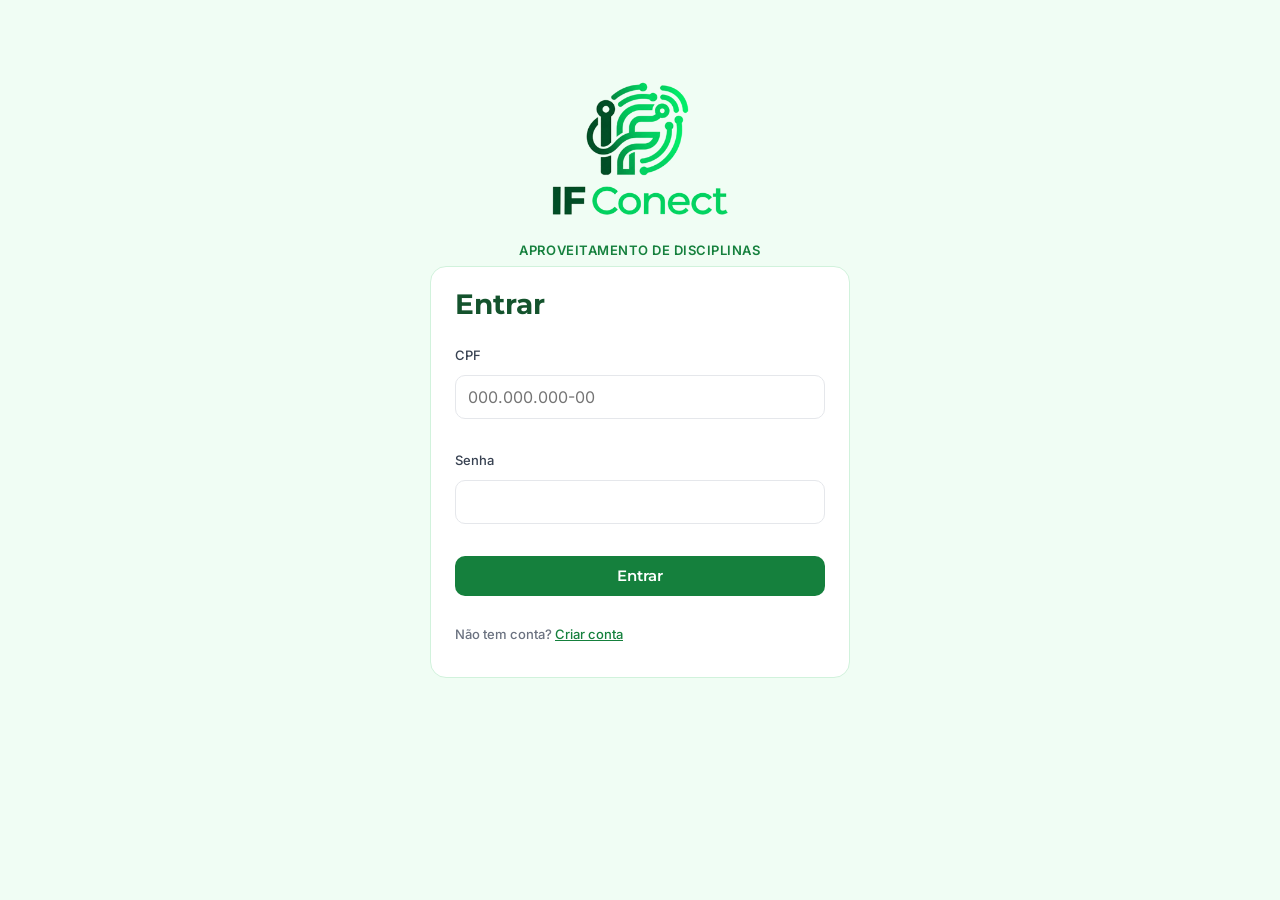
==== commit 6682f4f0: "Merge branch 'feature/auth-cpf'" ====
--- a/src/main/resources/static/index.html
+++ b/src/main/resources/static/index.html
@@ -21,7 +21,7 @@
         <nav class="menu" id="menu"></nav>
         <div class="ajuda">
             <strong>Aproveitamento de disciplinas</strong>
-            <span>Ambiente de demonstração com dados de exemplo.</span>
+            <span>Acompanhe suas solicitações em um só lugar.</span>
         </div>
         <div class="usuario">
             <span class="avatar" id="usuario-iniciais"></span>
@@ -29,7 +29,7 @@
                 <strong id="usuario-nome"></strong>
                 <small id="usuario-papel"></small>
             </div>
-            <button type="button" class="btn-icone" id="btn-sair" title="Trocar usuário" aria-label="Trocar usuário">
+            <button type="button" class="btn-icone" id="btn-sair" title="Sair" aria-label="Sair">
                 <svg viewBox="0 0 24 24" width="20" height="20" fill="none" stroke="currentColor" stroke-width="2" stroke-linecap="round" stroke-linejoin="round"><path d="M9 21H5a2 2 0 0 1-2-2V5a2 2 0 0 1 2-2h4"/><path d="M16 17l5-5-5-5"/><path d="M21 12H9"/></svg>
             </button>
         </div>
@@ -46,7 +46,7 @@
         <main id="app" class="conteudo"></main>
 
         <footer class="rodape">
-            <span>Dados de exemplo do profile demo</span>
+            <span>Sessão protegida por login</span>
             <span>IF Conect · Aproveitamento de Disciplinas</span>
         </footer>
     </div>
--- a/src/main/resources/static/style.css
+++ b/src/main/resources/static/style.css
@@ -218,21 +218,13 @@
 
 .contador { display: inline-block; padding: .1rem .55rem; border-radius: 999px; background: var(--menta); color: var(--verde-hover); font-family: var(--fonte-texto); font-size: 12px; font-weight: 600; }
 
-/* ---------- Escolha de usuario ---------- */
-.login { max-width: 860px; margin: 3rem auto; text-align: center; }
-.login h1 { font-size: 32px; }
-.perfis { display: grid; grid-template-columns: repeat(auto-fit, minmax(220px, 1fr)); gap: 1.25rem; margin-top: 2rem; text-align: left; }
-.perfil {
-    cursor: pointer; font: inherit; color: inherit; text-align: left;
-    display: flex; flex-direction: column; gap: .5rem;
-    background: var(--superficie); border: 1px solid var(--borda-verde); border-radius: var(--raio);
-    padding: 1.25rem; transition: border-color .15s, box-shadow .15s, transform .15s;
-}
-.perfil:hover, .perfil:focus-visible { border-color: var(--verde-acao); box-shadow: 0 4px 14px rgba(20, 83, 45, .1); transform: translateY(-2px); outline: none; }
-.perfil .contador { align-self: flex-start; }
-.perfil .avatar { width: 48px; height: 48px; font-size: 16px; }
-.perfil strong { font-family: var(--fonte-titulo); font-size: 18px; color: var(--verde-floresta); }
-.perfil .muted { font-size: 14px; }
+/* ---------- Login ---------- */
+.login { max-width: 420px; margin: 3rem auto; text-align: center; }
+.login h1 { font-size: 28px; margin-top: 0; }
+.login .card { text-align: left; display: flex; flex-direction: column; gap: 1rem; }
+.login .campo { display: flex; flex-direction: column; gap: .3rem; }
+.login [hidden] { display: none; }
+.login .btn { width: 100%; justify-content: center; }
 
 /* ---------- Tabelas ---------- */
 .tabela-wrap { overflow-x: auto; }
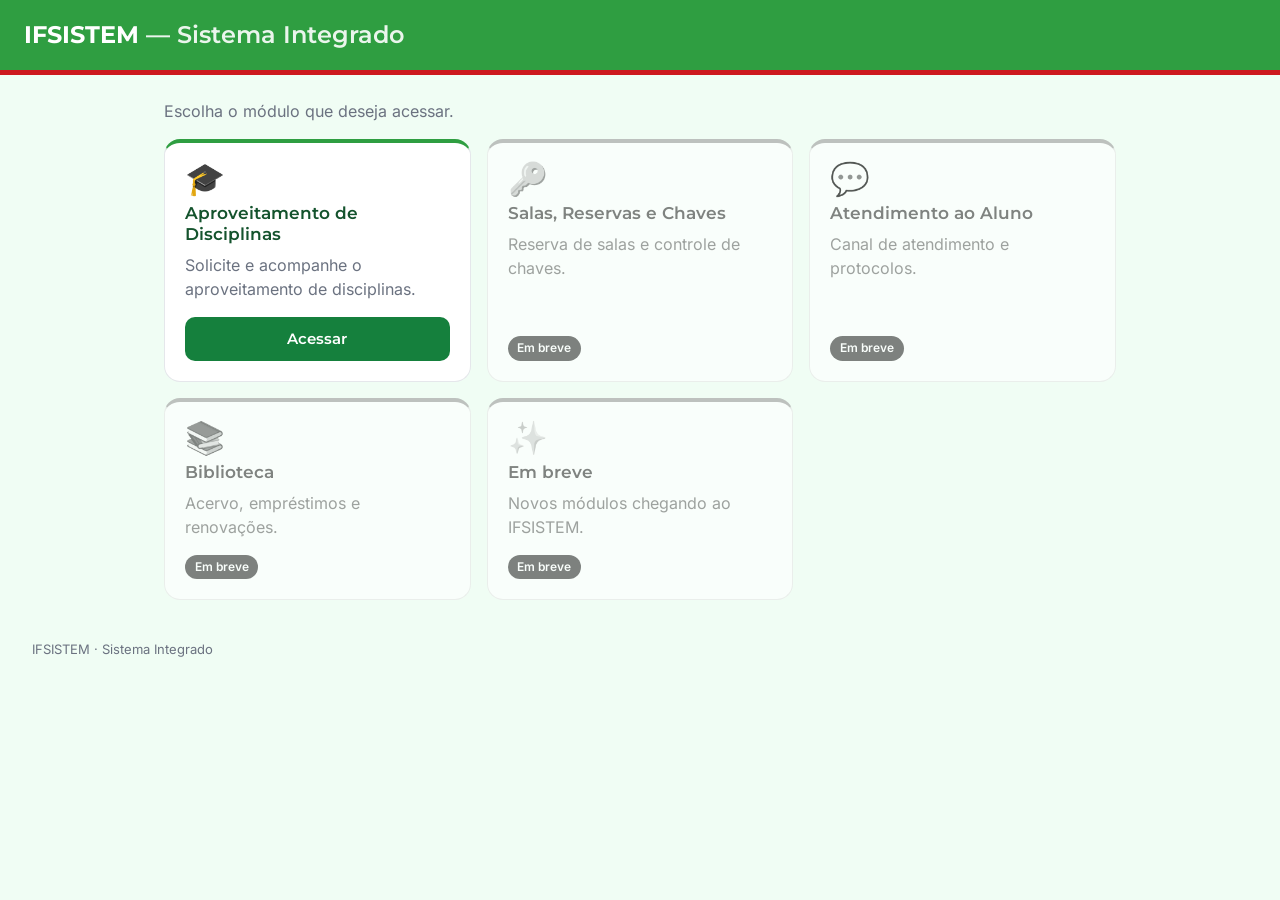
==== commit 0dde02f5: "Merge branch 'feature/portal'" ====
--- a/src/main/resources/static/index.html
+++ b/src/main/resources/static/index.html
@@ -3,55 +3,20 @@
 <head>
     <meta charset="utf-8">
     <meta name="viewport" content="width=device-width, initial-scale=1">
-    <title>Aproveitamento de Disciplinas · IF Conect</title>
+    <title>IFSISTEM — Sistema Integrado</title>
     <link rel="icon" type="image/png" href="img/favicon.png">
     <link rel="apple-touch-icon" href="img/apple-touch-icon.png">
-    <link rel="preload" href="fonts/inter-latin.woff2" as="font" type="font/woff2" crossorigin>
-    <link rel="preload" href="fonts/montserrat-latin.woff2" as="font" type="font/woff2" crossorigin>
     <link rel="stylesheet" href="style.css">
 </head>
-<body class="sem-sessao">
-<div class="layout">
-    <aside class="lateral" id="lateral">
-        <a class="marca" href="#/">
-            <span class="selo-logo"><img src="img/logo-simbolo.png" alt="" width="32" height="32"></span>
-            <span>IF <span>Conect</span></span>
-        </a>
-        <p class="area" id="area-usuario"></p>
-        <nav class="menu" id="menu"></nav>
-        <div class="ajuda">
-            <strong>Aproveitamento de disciplinas</strong>
-            <span>Acompanhe suas solicitações em um só lugar.</span>
-        </div>
-        <div class="usuario">
-            <span class="avatar" id="usuario-iniciais"></span>
-            <div class="usuario-info">
-                <strong id="usuario-nome"></strong>
-                <small id="usuario-papel"></small>
-            </div>
-            <button type="button" class="btn-icone" id="btn-sair" title="Sair" aria-label="Sair">
-                <svg viewBox="0 0 24 24" width="20" height="20" fill="none" stroke="currentColor" stroke-width="2" stroke-linecap="round" stroke-linejoin="round"><path d="M9 21H5a2 2 0 0 1-2-2V5a2 2 0 0 1 2-2h4"/><path d="M16 17l5-5-5-5"/><path d="M21 12H9"/></svg>
-            </button>
-        </div>
-    </aside>
-
-    <div class="principal">
-        <header class="barra-topo">
-            <h1 id="titulo-pagina">Aproveitamento de Disciplinas</h1>
-            <span class="hoje" id="hoje"></span>
-        </header>
-
-        <div id="aviso" class="aviso" role="alert" hidden></div>
-
-        <main id="app" class="conteudo"></main>
-
-        <footer class="rodape">
-            <span>Sessão protegida por login</span>
-            <span>IF Conect · Aproveitamento de Disciplinas</span>
-        </footer>
-    </div>
-</div>
-
-<script src="app.js"></script>
+<body class="portal">
+<header class="portal-topo">
+    <h1>IFSISTEM <span>— Sistema Integrado</span></h1>
+</header>
+<main class="portal-conteudo">
+    <p class="portal-intro">Escolha o módulo que deseja acessar.</p>
+    <section id="modulos" class="portal-grade" aria-live="polite"></section>
+</main>
+<footer class="rodape"><span>IFSISTEM · Sistema Integrado</span></footer>
+<script src="portal.js"></script>
 </body>
 </html>
--- a/src/main/resources/static/style.css
+++ b/src/main/resources/static/style.css
@@ -285,8 +285,6 @@
 .rec-INCONCLUSIVO { color: var(--atencao-texto); }
 .barra { height: 10px; background: var(--superficie); border-radius: 999px; overflow: hidden; margin: .4rem 0 1rem; }
 .barra > span { display: block; height: 100%; background: var(--verde-vivo); border-radius: 999px; transition: width .5s; }
-.barra.baixa > span { background: var(--erro); }
-.barra.media > span { background: var(--atencao); }
 .parecer p { max-width: 70ch; }
 .carregando::after {
     content: ""; display: inline-block; width: 12px; height: 12px; margin-left: .5rem; vertical-align: middle;
@@ -327,3 +325,56 @@
 .campos { display: grid; grid-template-columns: 2fr 2fr 1fr auto; gap: .75rem; align-items: end; margin-bottom: .5rem; }
 .campos-2 { display: grid; grid-template-columns: 1fr 3fr 1fr; gap: .75rem; }
 @media (max-width: 640px) { .campos, .campos-2 { grid-template-columns: 1fr; } }
+
+/* ---------- Telas por perfil ---------- */
+.filtros { display: flex; flex-wrap: wrap; gap: .75rem; align-items: end; }
+.filtros label { margin: 0; min-width: 190px; }
+.filtros select { margin-top: .25rem; padding: .4rem .6rem; font-size: 14px; }
+.acoes-linha { display: inline-flex; flex-wrap: wrap; gap: .4rem; }
+a.btn-mini { text-decoration: none; }
+.campos-curso { display: grid; grid-template-columns: 1fr 3fr; gap: .75rem; }
+.campos-disc { display: grid; grid-template-columns: 1fr 3fr 1fr; gap: .75rem; }
+@media (max-width: 640px) { .campos-curso, .campos-disc { grid-template-columns: 1fr; } }
+textarea { resize: vertical; line-height: 1.5; }
+fieldset.linha-disc { border: 1px solid var(--borda); border-radius: var(--raio-peq); padding: .75rem; margin: 0 0 .75rem; min-width: 0; }
+.ementa { white-space: pre-wrap; margin: .4rem 0 0; font-size: 14px; line-height: 1.55; color: #374151; }
+.ementa-destino { background: var(--menta); border: 1px solid #BBF7D0; border-radius: var(--raio-peq); padding: .75rem 1rem; margin-bottom: .75rem; }
+details.cursada { margin: .4rem 0; padding: .5rem .75rem; border: 1px solid var(--borda); border-radius: var(--raio-peq); }
+details.cursada summary { cursor: pointer; font-size: 14px; }
+.comparacao { display: grid; grid-template-columns: 1fr 1fr; gap: 1.25rem; align-items: start; }
+.ementa-coluna > .sobretitulo { margin: 0 0 .5rem; }
+.ementa-bloco { display: flex; flex-direction: column; gap: .1rem; border: 1px solid var(--borda); border-radius: var(--raio-peq); padding: .8rem 1rem; margin-bottom: .75rem; }
+.ementa-bloco.destino { background: var(--menta); border-color: #BBF7D0; }
+@media (max-width: 800px) { .comparacao { grid-template-columns: 1fr; } }
+
+/* ---------- Verificacao dos anexos ---------- */
+.anexos li .anexo-motivo { flex-basis: 100%; margin: 0; }
+.anexos li .aviso-anexo { color: var(--erro-texto); font-weight: 600; }
+.acoes-anexo { align-items: center; flex-wrap: wrap; }
+
+/* Cor do card do parecer conforme a recomendacao (a barra de similaridade acompanha) */
+.parecer-deferir { background: #F0FDF4; border-color: #86EFAC; }
+.parecer-deferir .barra > span { background: var(--verde-acao); }
+.parecer-indeferir { background: #FDECEC; border-color: #F0A3A5; }
+.parecer-indeferir .rec { color: #CD191E; }
+.parecer-indeferir .barra > span { background: #CD191E; }
+.parecer-inconclusivo { background: #FEF9E1; border-color: #F5D565; }
+.parecer-inconclusivo .barra > span { background: var(--atencao); }
+.rodape-modelo { font-size: 11px; margin: .5rem 0 0; }
+
+/* Portal IFSISTEM (publico) */
+.portal-topo { background: #2F9E41; border-bottom: 5px solid #CD191E; padding: 1.25rem 1.5rem; }
+.portal-topo h1 { color: #fff; margin: 0; font-size: 1.5rem; }
+.portal-topo h1 span { font-weight: 600; opacity: .9; }
+.portal-conteudo { max-width: 1000px; margin: 0 auto; padding: 1.5rem; }
+.portal-intro { color: var(--texto-sec); margin: 0 0 1rem; }
+.portal-grade { display: grid; grid-template-columns: repeat(auto-fill, minmax(230px, 1fr)); gap: 1rem; }
+.modulo { background: var(--superficie); border: 1px solid var(--borda); border-top: 4px solid #2F9E41; border-radius: var(--raio); padding: 1.25rem; display: flex; flex-direction: column; gap: .5rem; }
+.modulo h2 { font-size: 1.05rem; margin: 0; }
+.modulo p { margin: 0 0 .5rem; flex: 1; }
+.modulo-icone { font-size: 2rem; line-height: 1; }
+.modulo .btn { text-align: center; text-decoration: none; }
+.modulo.inativo { filter: grayscale(1); opacity: .65; border-top-color: #9CA3AF; }
+.selo-breve { align-self: flex-start; background: #CD191E; color: #fff; font-size: 12px; font-weight: 600; padding: .2rem .6rem; border-radius: 999px; }
+.voltar-portal { display: block; font-size: 14px; font-weight: 600; color: var(--verde-acao); text-decoration: none; padding: .5rem 1rem; }
+.lateral .voltar-portal { color: #fff; opacity: .85; padding: .5rem 0; }
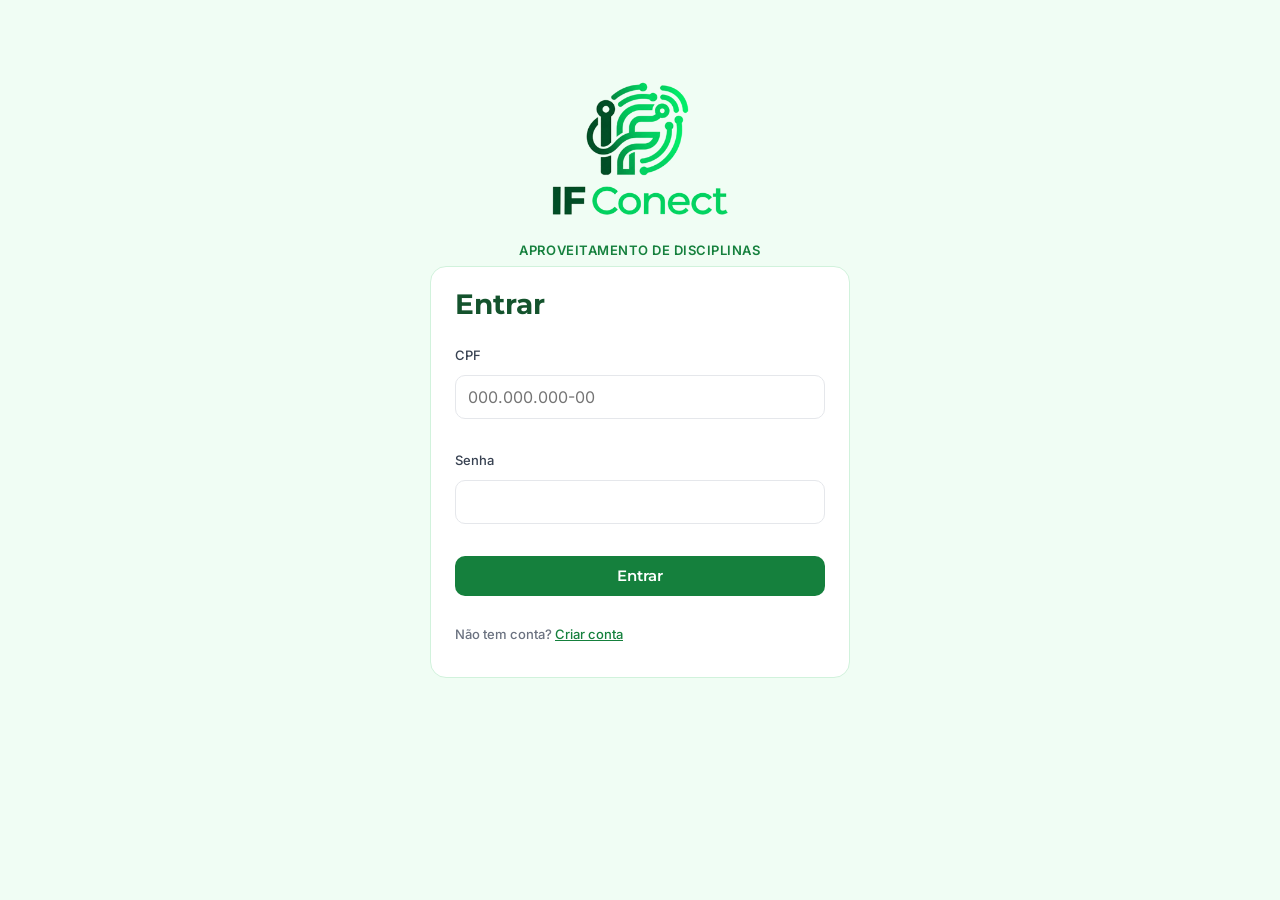
==== commit 3c888990: "Merge branch 'refactor/portal-externo'" ====
--- a/src/main/resources/static/index.html
+++ b/src/main/resources/static/index.html
@@ -2,21 +2,9 @@
 <html lang="pt-BR">
 <head>
     <meta charset="utf-8">
-    <meta name="viewport" content="width=device-width, initial-scale=1">
-    <title>IFSISTEM — Sistema Integrado</title>
-    <link rel="icon" type="image/png" href="img/favicon.png">
-    <link rel="apple-touch-icon" href="img/apple-touch-icon.png">
-    <link rel="stylesheet" href="style.css">
+    <title>IF Conect</title>
+    <meta http-equiv="refresh" content="0; url=login.html">
+    <script>location.replace('login.html');</script>
 </head>
-<body class="portal">
-<header class="portal-topo">
-    <h1>IFSISTEM <span>— Sistema Integrado</span></h1>
-</header>
-<main class="portal-conteudo">
-    <p class="portal-intro">Escolha o módulo que deseja acessar.</p>
-    <section id="modulos" class="portal-grade" aria-live="polite"></section>
-</main>
-<footer class="rodape"><span>IFSISTEM · Sistema Integrado</span></footer>
-<script src="portal.js"></script>
-</body>
+<body><a href="login.html">Entrar</a></body>
 </html>
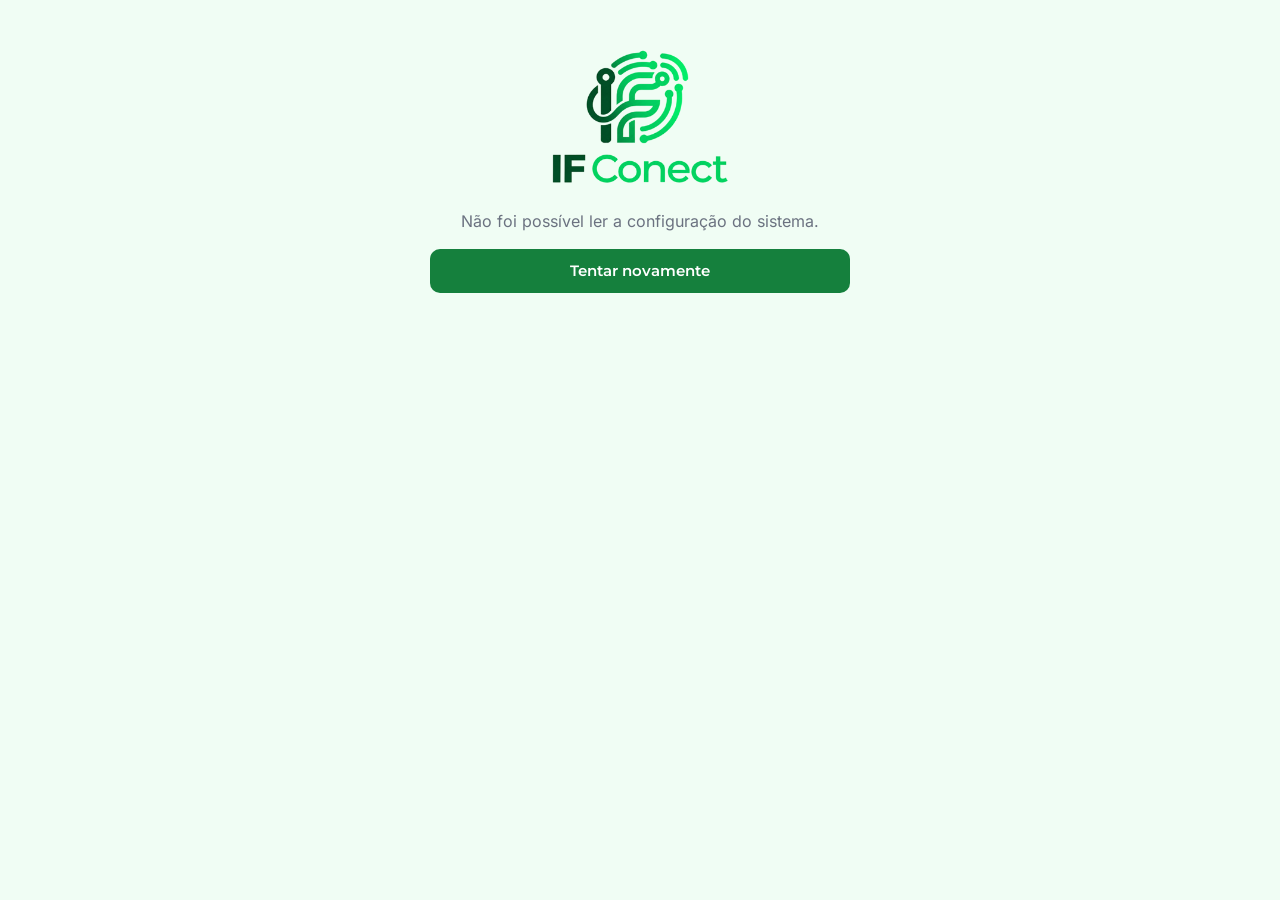
==== commit 190a1f9e: "SCRUM-X feat: login direto no auth, sem pagina intermediaria (tela neutra com spinner; callback vai " ====
--- a/src/main/resources/static/index.html
+++ b/src/main/resources/static/index.html
@@ -2,9 +2,23 @@
 <html lang="pt-BR">
 <head>
     <meta charset="utf-8">
+    <meta name="viewport" content="width=device-width, initial-scale=1">
     <title>IF Conect</title>
-    <meta http-equiv="refresh" content="0; url=login.html">
-    <script>location.replace('login.html');</script>
+    <link rel="icon" type="image/png" href="img/favicon.png">
+    <link rel="apple-touch-icon" href="img/apple-touch-icon.png">
+    <link rel="stylesheet" href="style.css">
 </head>
-<body><a href="login.html">Entrar</a></body>
+<body class="sem-sessao">
+<main class="conteudo">
+    <section class="login">
+        <img class="logo-completa" src="img/logo-ifconect.png" alt="IF Conect" width="302" height="230">
+        <div id="carregando" class="spinner" role="status" aria-label="Carregando"></div>
+        <p id="conectando" class="muted" hidden>Conectando ao IFSISTEM…</p>
+        <p id="erro" class="muted" role="alert" hidden></p>
+        <a id="de-novo" class="btn" href="/" hidden>Tentar novamente</a>
+    </section>
+</main>
+<script src="js/sso.js"></script>
+<script src="js/entrada.js"></script>
+</body>
 </html>
--- a/src/main/resources/static/style.css
+++ b/src/main/resources/static/style.css
@@ -0,0 +1,548 @@
+/* Segue o Guia visual do IF Conect: paleta, tipografia (Montserrat + Inter) e layout com menu lateral. */
+
+/* Fontes locais (fonts/, licenca SIL OFL 1.1), subconjunto latin, que cobre o portugues. Sao fontes
+ * variaveis: um arquivo atende todos os pesos usados. */
+@font-face {
+    font-family: "Inter";
+    font-style: normal;
+    font-weight: 400 600;
+    font-display: swap;
+    src: url("fonts/inter-latin.woff2") format("woff2");
+}
+@font-face {
+    font-family: "Montserrat";
+    font-style: normal;
+    font-weight: 600 800;
+    font-display: swap;
+    src: url("fonts/montserrat-latin.woff2") format("woff2");
+}
+
+:root {
+    /* Marca */
+    --verde-floresta: #14532D;  /* menu lateral, cabecalhos e titulos */
+    --verde-vivo: #22C55E;      /* icones, graficos e selos (sem texto branco sobre ele) */
+    --verde-acao: #15803D;      /* botoes primarios e links */
+    --verde-hover: #166534;     /* hover e foco */
+    --menta: #DCFCE7;           /* cards em destaque, linha selecionada */
+    --fundo: #F0FDF4;           /* fundo das telas */
+
+    /* Neutras */
+    --texto: #1F2937;
+    --texto-sec: #6B7280;
+    --borda: #E5E7EB;
+    --borda-verde: #D1F2DC;
+    --superficie: #FFFFFF;
+
+    /* Semanticas */
+    --info: #0EA5E9;    --info-fundo: #E0F2FE;    --info-texto: #075985;
+    --atencao: #F59E0B; --atencao-fundo: #FEF3C7; --atencao-texto: #92400E;
+    --erro: #DC2626;    --erro-fundo: #FEE2E2;    --erro-texto: #991B1B;
+    --sucesso: #22C55E;
+
+    --fonte-titulo: "Montserrat", system-ui, -apple-system, "Segoe UI", sans-serif;
+    --fonte-texto: "Inter", system-ui, -apple-system, "Segoe UI", Roboto, sans-serif;
+    --raio: 16px;
+    --raio-peq: 10px;
+}
+
+* { box-sizing: border-box; }
+[hidden] { display: none !important; }
+
+body {
+    margin: 0;
+    font-family: var(--fonte-texto);
+    font-size: 16px;
+    line-height: 1.5;
+    color: var(--texto);
+    background: var(--fundo);
+}
+
+h1, h2, h3 { font-family: var(--fonte-titulo); color: var(--verde-floresta); line-height: 1.25; margin: 0 0 .5rem; }
+h1 { font-size: 24px; font-weight: 700; }
+h2 { font-size: 24px; font-weight: 600; }
+h3 { font-size: 18px; font-weight: 600; }
+a { color: var(--verde-acao); }
+
+.muted { color: var(--texto-sec); }
+.pequeno { font-size: 13px; font-weight: 500; }
+.sobretitulo { font-family: var(--fonte-texto); font-size: 13px; font-weight: 600; letter-spacing: .04em; text-transform: uppercase; color: var(--verde-acao); margin: 0 0 .35rem; }
+
+/* ---------- Layout: menu lateral + area principal ---------- */
+.layout { display: flex; min-height: 100vh; }
+
+.lateral {
+    width: 256px; flex-shrink: 0;
+    position: sticky; top: 0; height: 100vh;
+    display: flex; flex-direction: column;
+    padding: 1.5rem 1rem 1rem;
+    background: var(--verde-floresta); color: #fff;
+}
+.marca {
+    display: flex; align-items: center; gap: .65rem; padding: 0 .5rem;
+    font-family: var(--fonte-titulo); font-weight: 800; font-size: 24px; color: #fff; text-decoration: none;
+}
+.marca span span { color: var(--verde-vivo); }
+/* O simbolo tem verde escuro que some no menu: fica num selo branco, como no guia. */
+.selo-logo { display: grid; place-items: center; width: 42px; height: 42px; flex-shrink: 0; border-radius: 12px; background: #fff; }
+.selo-logo img { display: block; width: 32px; height: 32px; }
+.logo-completa { display: block; width: 180px; height: auto; margin: 0 auto 1.5rem; }
+.area { margin: 2rem .5rem .6rem; font-size: 12px; font-weight: 600; letter-spacing: .08em; text-transform: uppercase; color: rgba(255,255,255,.7); }
+
+.menu { display: flex; flex-direction: column; gap: .25rem; }
+.menu a {
+    display: flex; align-items: center; gap: .75rem;
+    padding: .65rem .75rem; border-radius: var(--raio-peq);
+    color: #fff; text-decoration: none; font-weight: 500;
+}
+.menu a:hover { background: rgba(255,255,255,.08); }
+.menu a.ativo { background: var(--verde-vivo); color: var(--verde-floresta); font-weight: 600; }
+.menu a.ativo::after { content: ""; margin-left: auto; width: 6px; height: 6px; border-radius: 50%; background: var(--verde-floresta); }
+.menu svg { flex-shrink: 0; }
+
+.ajuda {
+    margin-top: auto; padding: 1rem; border-radius: 12px;
+    background: rgba(255,255,255,.08); font-size: 13px;
+}
+.ajuda strong { display: block; font-size: 14px; margin-bottom: .2rem; }
+.ajuda span { color: rgba(255,255,255,.75); }
+
+.usuario {
+    display: flex; align-items: center; gap: .75rem;
+    margin-top: 1rem; padding-top: 1rem; border-top: 1px solid rgba(255,255,255,.15);
+}
+.avatar {
+    width: 40px; height: 40px; flex-shrink: 0; border-radius: 50%;
+    display: grid; place-items: center;
+    background: var(--menta); color: var(--verde-floresta);
+    font-family: var(--fonte-titulo); font-weight: 700; font-size: 14px;
+}
+.usuario-info { min-width: 0; flex: 1; }
+.usuario-info strong { display: block; font-size: 14px; white-space: nowrap; overflow: hidden; text-overflow: ellipsis; }
+.usuario-info small { color: rgba(255,255,255,.7); font-size: 12px; }
+.btn-icone { background: none; border: 0; color: #fff; cursor: pointer; padding: .35rem; border-radius: 8px; display: grid; place-items: center; }
+.btn-icone:hover { background: rgba(255,255,255,.12); }
+
+.principal { flex: 1; min-width: 0; display: flex; flex-direction: column; }
+.barra-topo {
+    display: flex; align-items: center; justify-content: space-between; gap: 1rem;
+    padding: 1rem 2rem; min-height: 72px;
+    background: var(--superficie); border-bottom: 1px solid var(--borda);
+}
+.barra-topo h1 { margin: 0; }
+.hoje { color: var(--texto-sec); font-size: 14px; }
+
+.conteudo { flex: 1; width: 100%; max-width: 1120px; padding: 2rem; }
+.rodape {
+    display: flex; flex-wrap: wrap; justify-content: space-between; gap: .5rem;
+    padding: 1rem 2rem; font-size: 13px; color: var(--texto-sec);
+}
+
+/* Sem sessao: so a tela de escolha de usuario, sem menu */
+body.sem-sessao .lateral, body.sem-sessao .barra-topo { display: none; }
+body.sem-sessao .conteudo { margin: 0 auto; }
+
+
+/* ---------- Avisos ---------- */
+.aviso {
+    margin: 1.25rem 2rem 0; max-width: 1056px; padding: .75rem 1rem;
+    border-radius: var(--raio-peq); border: 1px solid #FCA5A5; border-left: 4px solid var(--erro);
+    background: var(--erro-fundo); color: var(--erro-texto); font-weight: 500;
+    display: flex; justify-content: space-between; gap: 1rem; align-items: start;
+}
+.aviso.ok { border-color: var(--borda-verde); border-left-color: var(--verde-acao); background: var(--menta); color: var(--verde-hover); }
+.aviso button { background: none; border: 0; font-size: 1.2rem; line-height: 1; cursor: pointer; color: inherit; }
+
+/* ---------- Cards ---------- */
+.card {
+    background: var(--superficie); border: 1px solid var(--borda-verde);
+    border-radius: var(--raio); padding: 1.25rem 1.5rem; margin-bottom: 1.25rem;
+}
+.card-tabela { padding: 0; overflow: hidden; }
+.card-tabela .card-cab { padding: 1.1rem 1.5rem; }
+.card-cab { display: flex; flex-wrap: wrap; align-items: center; justify-content: space-between; gap: .75rem; margin-bottom: .75rem; }
+.card-cab h3 { margin: 0; display: flex; align-items: center; gap: .6rem; }
+.card-tabela .card-cab { margin: 0; }
+.destaque { background: var(--menta); border-color: #BBF7D0; }
+
+.boas-vindas {
+    position: relative; overflow: hidden;
+    background: var(--menta); border: 1px solid #BBF7D0; border-radius: var(--raio);
+    padding: 1.5rem 2rem; margin-bottom: 1.25rem;
+}
+.boas-vindas h2 { font-size: 32px; font-weight: 700; margin-bottom: .25rem; }
+.boas-vindas p { margin: 0; color: #374151; }
+.boas-vindas .acoes { margin-top: 1rem; }
+@media (max-width: 600px) { .boas-vindas { padding: 1.25rem; } .boas-vindas h2 { font-size: 24px; } }
+
+.numeros { display: grid; grid-template-columns: minmax(0, 1fr); gap: 1.25rem; margin-bottom: 1.25rem; }
+.numero { background: var(--superficie); border: 1px solid var(--borda-verde); border-radius: var(--raio); padding: 1.1rem 1.5rem; }
+.numero span { display: block; font-size: 14px; color: var(--texto-sec); }
+.numero strong { font-family: var(--fonte-titulo); font-size: 32px; font-weight: 700; color: var(--verde-floresta); }
+.numero.alerta { border-left: 4px solid var(--atencao); }
+.numero.realce { background: var(--menta); border-color: #BBF7D0; }
+
+.grade { display: grid; grid-template-columns: minmax(0, 1fr); gap: 1.25rem; align-items: start; }
+.grade > .card { margin-bottom: 0; }
+
+
+.cabecalho-detalhe { display: flex; flex-wrap: wrap; gap: 1rem; align-items: start; justify-content: space-between; }
+.cabecalho-detalhe h2 { margin-bottom: .15rem; }
+.voltar { display: inline-flex; align-items: center; gap: .35rem; font-weight: 600; font-size: 14px; text-decoration: none; margin-bottom: 1rem; }
+.voltar:hover { text-decoration: underline; }
+
+dl.dados { display: grid; grid-template-columns: minmax(0, 1fr); gap: .4rem 1.25rem; margin: 0; }
+dl.dados dt { color: var(--texto-sec); font-size: 14px; }
+dl.dados dd { margin: 0; font-weight: 500; }
+
+.contador { display: inline-block; padding: .1rem .55rem; border-radius: 999px; background: var(--menta); color: var(--verde-hover); font-family: var(--fonte-texto); font-size: 12px; font-weight: 600; }
+
+/* ---------- Login ---------- */
+.login { max-width: 420px; margin: 3rem auto; text-align: center; }
+.login h1 { font-size: 28px; margin-top: 0; }
+.login .card { text-align: left; display: flex; flex-direction: column; gap: 1rem; }
+.login .campo { display: flex; flex-direction: column; gap: .3rem; }
+.login [hidden] { display: none; }
+.login .btn { width: 100%; justify-content: center; }
+
+/* ---------- Tabelas ---------- */
+.tabela-wrap { overflow-x: auto; }
+table { width: 100%; border-collapse: collapse; }
+th, td { text-align: left; padding: .8rem 1.5rem; border-bottom: 1px solid var(--borda); }
+th { font-size: 13px; font-weight: 500; color: var(--texto-sec); background: var(--fundo); border-top: 1px solid var(--borda); }
+.card:not(.card-tabela) th, .card:not(.card-tabela) td { padding: .6rem .75rem; }
+tbody tr:last-child td { border-bottom: 0; }
+tbody tr.clicavel { cursor: pointer; }
+tbody tr.clicavel:hover, tbody tr.clicavel:focus-visible { background: var(--fundo); outline: none; }
+td .sub { display: block; font-size: 13px; color: var(--texto-sec); }
+td.seta { width: 1%; color: var(--texto-sec); }
+.vazio { text-align: center; padding: 2.5rem 1rem; color: var(--texto-sec); }
+
+
+/* ---------- Selos de status ---------- */
+.status {
+    display: inline-block; padding: .2rem .7rem; border-radius: 999px;
+    font-size: 13px; font-weight: 600; white-space: nowrap;
+    background: #F3F4F6; color: #374151;
+}
+.status.st-ENVIADA, .status.st-CONFERENCIA, .status.st-PRE_DIAGNOSTICO, .status.st-ANALISE, .status.st-DECISAO { background: var(--info-fundo); color: var(--info-texto); }
+.status.st-PENDENTE { background: var(--atencao-fundo); color: var(--atencao-texto); }
+.status.st-DEFERIDA { background: var(--menta); color: var(--verde-hover); }
+.status.st-INDEFERIDA { background: var(--erro-fundo); color: var(--erro-texto); }
+.status.st-REGISTRADA { background: var(--verde-acao); color: #fff; }
+
+/* ---------- Historico ---------- */
+.linha-tempo { list-style: none; margin: 0; padding: 0 0 0 1rem; border-left: 2px solid var(--menta); }
+.linha-tempo li { position: relative; padding: 0 0 1rem .9rem; }
+.linha-tempo li:last-child { padding-bottom: 0; }
+.linha-tempo li::before {
+    content: ""; position: absolute; left: -1.43rem; top: .3rem;
+    width: 12px; height: 12px; border-radius: 50%; background: var(--verde-acao); border: 2px solid #fff;
+}
+.linha-tempo li:last-child::before { background: var(--verde-vivo); }
+.linha-tempo .obs { font-style: italic; color: #374151; font-size: 14px; margin-top: .2rem; }
+
+/* ---------- Anexos ---------- */
+.anexos { list-style: none; margin: 0 0 1rem; padding: 0; }
+.anexos li { display: flex; flex-wrap: wrap; justify-content: space-between; align-items: center; gap: .5rem; padding: .7rem 0; border-bottom: 1px solid var(--borda); }
+.anexos li:last-child { border-bottom: 0; }
+.anexo-nome { display: flex; align-items: center; gap: .6rem; font-weight: 500; }
+.anexo-nome svg { color: var(--verde-acao); flex-shrink: 0; }
+.acoes-anexo { display: flex; gap: .5rem; }
+
+/* ---------- Parecer da IA ---------- */
+.parecer .rec { display: inline-block; font-family: var(--fonte-titulo); font-size: 18px; font-weight: 700; margin: .25rem 0 .75rem; }
+.rec-SUGERE_DEFERIR { color: var(--verde-hover); }
+.rec-SUGERE_INDEFERIR { color: var(--erro); }
+.rec-INCONCLUSIVO { color: var(--atencao-texto); }
+.barra { height: 10px; background: var(--superficie); border-radius: 999px; overflow: hidden; margin: .4rem 0 1rem; }
+.barra > span { display: block; height: 100%; background: var(--verde-vivo); border-radius: 999px; transition: width .5s; }
+.parecer p { max-width: 70ch; }
+.carregando::after {
+    content: ""; display: inline-block; width: 12px; height: 12px; margin-left: .5rem; vertical-align: middle;
+    border: 2px solid var(--verde-acao); border-right-color: transparent; border-radius: 50%; animation: gira .8s linear infinite;
+}
+@keyframes gira { to { transform: rotate(360deg); } }
+
+/* ---------- Botoes ---------- */
+.btn {
+    display: inline-flex; align-items: center; justify-content: center; gap: .4rem; cursor: pointer;
+    font-family: var(--fonte-titulo); font-weight: 600; font-size: 15px; text-decoration: none;
+    padding: .6rem 1.2rem; border-radius: var(--raio-peq); border: 1px solid transparent;
+    background: var(--verde-acao); color: #fff;
+}
+.btn:hover, .btn:focus-visible { background: var(--verde-hover); }
+.btn:focus-visible { outline: 3px solid #86EFAC; outline-offset: 2px; }
+.btn:disabled { opacity: .55; cursor: wait; }
+.btn-perigo { background: var(--erro); }
+.btn-perigo:hover, .btn-perigo:focus-visible { background: #B91C1C; }
+.btn-sec { background: var(--superficie); color: var(--verde-acao); border-color: var(--borda); }
+.btn-sec:hover, .btn-sec:focus-visible { background: var(--fundo); border-color: var(--verde-acao); }
+.btn-mini { padding: .35rem .8rem; font-size: 13px; border-radius: 8px; }
+.link-seta { font-family: var(--fonte-titulo); font-weight: 600; font-size: 14px; text-decoration: none; }
+.link-seta:hover { text-decoration: underline; }
+
+.acoes { display: flex; flex-wrap: wrap; gap: .6rem; margin-top: .75rem; }
+
+/* ---------- Formularios ---------- */
+label { display: block; font-weight: 500; font-size: 13px; color: #374151; margin-bottom: .3rem; }
+label input { margin-top: .3rem; }
+input, textarea, select {
+    width: 100%; font: inherit; font-size: 16px; padding: .55rem .75rem;
+    border: 1px solid var(--borda); border-radius: var(--raio-peq); background: #fff; color: var(--texto);
+}
+input:focus, textarea:focus, select:focus { outline: 2px solid var(--verde-vivo); outline-offset: 0; border-color: var(--verde-acao); }
+input[type=file] { padding: .4rem; font-size: 14px; }
+.campo { margin-bottom: 1rem; }
+.campos { display: grid; grid-template-columns: minmax(0, 1fr); gap: .75rem; align-items: end; margin-bottom: .5rem; }
+.campos-2 { display: grid; grid-template-columns: minmax(0, 1fr); gap: .75rem; }
+
+/* ---------- Telas por perfil ---------- */
+.filtros { display: flex; flex-wrap: wrap; gap: .75rem; align-items: end; }
+.filtros label { margin: 0; min-width: 190px; }
+.filtros select { margin-top: .25rem; padding: .4rem .6rem; font-size: 14px; }
+.acoes-linha { display: inline-flex; flex-wrap: wrap; gap: .4rem; }
+a.btn-mini { text-decoration: none; }
+.campos-curso { display: grid; grid-template-columns: minmax(0, 1fr); gap: .75rem; }
+.campos-disc { display: grid; grid-template-columns: minmax(0, 1fr); gap: .75rem; }
+textarea { resize: vertical; line-height: 1.5; }
+fieldset.linha-disc { border: 1px solid var(--borda); border-radius: var(--raio-peq); padding: .75rem; margin: 0 0 .75rem; min-width: 0; }
+.ementa { white-space: pre-wrap; margin: .4rem 0 0; font-size: 14px; line-height: 1.55; color: #374151; }
+.ementa-destino { background: var(--menta); border: 1px solid #BBF7D0; border-radius: var(--raio-peq); padding: .75rem 1rem; margin-bottom: .75rem; }
+details.cursada { margin: .4rem 0; padding: .5rem .75rem; border: 1px solid var(--borda); border-radius: var(--raio-peq); }
+details.cursada summary { cursor: pointer; font-size: 14px; }
+.comparacao { display: grid; grid-template-columns: minmax(0, 1fr); gap: 1.25rem; align-items: start; }
+.ementa-coluna > .sobretitulo { margin: 0 0 .5rem; }
+.ementa-bloco { display: flex; flex-direction: column; gap: .1rem; border: 1px solid var(--borda); border-radius: var(--raio-peq); padding: .8rem 1rem; margin-bottom: .75rem; }
+.ementa-bloco.destino { background: var(--menta); border-color: #BBF7D0; }
+
+/* ---------- Verificacao dos anexos ---------- */
+.anexos li .anexo-motivo { flex-basis: 100%; margin: 0; }
+.anexos li .aviso-anexo { color: var(--erro-texto); font-weight: 600; }
+.acoes-anexo { align-items: center; flex-wrap: wrap; }
+
+/* Cor do card do parecer conforme a recomendacao (a barra de similaridade acompanha) */
+.parecer-deferir { background: #F0FDF4; border-color: #86EFAC; }
+.parecer-deferir .barra > span { background: var(--verde-acao); }
+.parecer-indeferir { background: #FDECEC; border-color: #F0A3A5; }
+.parecer-indeferir .rec { color: #CD191E; }
+.parecer-indeferir .barra > span { background: #CD191E; }
+.parecer-inconclusivo { background: #FEF9E1; border-color: #F5D565; }
+.parecer-inconclusivo .barra > span { background: var(--atencao); }
+.rodape-modelo { font-size: 11px; margin: .5rem 0 0; }
+
+.voltar-portal[hidden] { display: none; }
+.voltar-portal { display: block; font-size: 14px; font-weight: 600; color: var(--verde-acao); text-decoration: none; padding: .5rem 1rem; }
+.lateral .voltar-portal { color: #fff; opacity: .85; padding: .5rem 0; }
+
+/* ---------- Modal ---------- */
+.modal-fundo { position: fixed; inset: 0; background: rgba(15, 23, 20, .55); display: flex; align-items: center; justify-content: center; padding: 1rem; z-index: 1000; }
+.modal { background: #fff; border-radius: 14px; box-shadow: 0 20px 50px rgba(0, 0, 0, .3); width: 100%; max-width: 480px; padding: 1.5rem; }
+.modal h2 { margin: 0 0 .5rem; font-size: 1.25rem; }
+.modal-msg { margin: 0 0 1rem; color: #374151; }
+.modal-rotulo { display: block; font-weight: 600; margin: .5rem 0 .35rem; }
+.modal textarea { width: 100%; box-sizing: border-box; resize: vertical; font: inherit; padding: .6rem .75rem; border: 1px solid #cbd5e1; border-radius: 8px; }
+.modal textarea:focus { outline: 2px solid var(--verde-acao); outline-offset: 1px; }
+.modal-rodape-campo { display: flex; justify-content: space-between; gap: .5rem; min-height: 1.2rem; font-size: 13px; margin-top: .25rem; }
+.modal-erro { color: #b91c1c; }
+.modal-contador { margin-left: auto; color: #6b7280; }
+.modal-acoes { display: flex; justify-content: flex-end; gap: .6rem; margin-top: 1.25rem; }
+.modal .btn { cursor: pointer; border-radius: 8px; padding: .55rem 1.1rem; font: inherit; font-weight: 600; border: 1px solid transparent; }
+.modal .btn-secundario { background: #fff; color: #374151; border-color: #cbd5e1; }
+.modal .btn-primario { background: var(--verde-acao); color: #fff; }
+.modal .btn-primario:hover { background: var(--verde-hover); }
+.modal .btn-perigo-cheio { background: #b91c1c; color: #fff; }
+.modal .btn-perigo-cheio:hover { background: #991b1b; }
+.modal .btn:disabled { opacity: .5; cursor: not-allowed; }
+
+.selo-nova { display: inline-block; font-size: 12px; font-weight: 700; padding: .1rem .5rem; border-radius: 999px; background: var(--menta); color: var(--verde-hover); margin-right: .4rem; }
+.nota-origem { border: 1px solid var(--borda-verde); border-left: 4px solid var(--verde-acao); background: var(--menta); border-radius: 8px; padding: .8rem 1rem; margin-bottom: 1rem; }
+.nota-origem p { margin: .3rem 0; }
+
+/* =====================================================================================
+ * Responsivo (mobile-first). Pontos de quebra:
+ *   celular  <= 600px   |   tablet  601-1024px   |   desktop  > 1024px
+ * O menu lateral vira gaveta ate 1024px; as tabelas viram cards ate 600px.
+ * ===================================================================================== */
+
+/* Nada passa da largura da tela */
+html { -webkit-text-size-adjust: 100%; }
+img, svg, video { max-width: 100%; }
+.conteudo, .principal, .card, .numero { min-width: 0; }
+h1, h2, h3, strong, dd, .ementa, .anexo-nome, .usuario-info { overflow-wrap: anywhere; }
+
+/* ---------- Menu lateral: gaveta (base) ---------- */
+.lateral {
+    position: fixed; top: 0; left: 0; bottom: 0; z-index: 900;
+    width: min(300px, 86vw); height: 100dvh; overflow-y: auto; overscroll-behavior: contain;
+    transform: translateX(-100%); visibility: hidden;
+    transition: transform .25s ease, visibility 0s linear .25s;
+}
+body.menu-aberto .lateral { transform: none; visibility: visible; transition: transform .25s ease; }
+body.menu-aberto { overflow: hidden; }
+.overlay { position: fixed; inset: 0; z-index: 800; background: rgba(15, 23, 20, .55); }
+.logo-completa { max-width: 100%; height: auto; }
+
+.barra-topo {
+    position: sticky; top: 0; z-index: 700;
+    justify-content: flex-start; gap: .75rem; padding: .5rem 1rem; min-height: 64px;
+}
+.barra-topo h1 { flex: 1; min-width: 0; font-size: 20px; overflow: hidden; text-overflow: ellipsis; white-space: nowrap; }
+.topo-logo { display: grid; place-items: center; width: 44px; height: 44px; flex-shrink: 0; }
+.topo-logo img { display: block; width: 36px; height: 36px; }
+.btn-menu {
+    display: grid; place-items: center; flex-shrink: 0; width: 44px; height: 44px; padding: 0;
+    background: var(--superficie); color: var(--verde-floresta);
+    border: 1px solid var(--borda); border-radius: var(--raio-peq); cursor: pointer;
+}
+.btn-menu:hover, .btn-menu:focus-visible { background: var(--fundo); border-color: var(--verde-acao); }
+.hoje { display: none; }
+
+.conteudo { padding: 1rem; }
+.rodape { padding: 1rem; }
+.aviso { margin: 1rem 1rem 0; max-width: none; }
+.card { padding: 1rem; }
+.card-tabela .card-cab { padding: 1rem; }
+.boas-vindas { padding: 1.25rem; }
+.boas-vindas h2 { font-size: 24px; }
+
+/* ---------- Alvos de toque e formularios ---------- */
+.menu a { min-height: 44px; }
+.btn-icone { min-width: 44px; min-height: 44px; }
+.btn, .btn-mini { min-height: 44px; }
+.btn-mini { min-width: 44px; }
+.marca { min-height: 44px; }+
+.link-seta, .voltar, .voltar-portal { display: inline-flex; align-items: center; min-height: 44px; }
+details.cursada summary { display: flex; align-items: center; min-height: 44px; }
+.login p a { display: inline-flex; align-items: center; min-height: 44px; min-width: 44px; padding: 0 .25rem; }+
+input, select, textarea { min-height: 44px; font-size: 16px; }
+input[type=file] { font-size: 16px; padding: .55rem .6rem; }
+.filtros select { font-size: 16px; padding: .55rem .75rem; margin-top: .25rem; }
+textarea { min-height: 120px; }
+td .btn { white-space: nowrap; }
+
+.filtros { flex-direction: column; align-items: stretch; width: 100%; }
+.filtros label { min-width: 0; width: 100%; }
+.card-cab { align-items: stretch; }
+
+/* ---------- Login ---------- */
+.login { width: 100%; max-width: 420px; margin: 1rem auto; }
+.login .card { width: 100%; }
+
+/* ---------- Detalhe ---------- */
+.anexos li { flex-direction: column; align-items: stretch; }
+.anexo-nome { min-width: 0; }
+.acoes-anexo { flex-direction: column; align-items: stretch; width: 100%; }
+.acoes-anexo .btn { width: 100%; }
+#form-anexo { flex-direction: column; align-items: stretch; }
+#form-anexo input[type=file] { min-width: 0 !important; }
+.acoes .btn { width: 100%; }
+.cabecalho-detalhe { flex-direction: column; align-items: stretch; }
+dl.dados dt { font-size: 13px; margin-top: .4rem; }
+dl.dados dd { margin-bottom: .1rem; }
+.linha-tempo { padding-left: .75rem; }
+
+/* ---------- Modal ---------- */
+.modal-fundo { padding: 12px; align-items: center; }
+.modal { max-height: calc(100dvh - 24px); overflow-y: auto; padding: 1.25rem; }
+.modal textarea { min-height: 140px; font-size: 16px; }
+.modal-acoes { flex-direction: column-reverse; align-items: stretch; }
+.modal .btn { min-height: 44px; width: 100%; }
+
+/* ---------- Tabelas ---------- */
+.tabela-wrap { overflow-x: auto; }
+
+/* Celular: cada linha vira um card (rotulo: valor), acoes em largura total no fim */
+@media (max-width: 600px) {
+    .tabela-wrap { overflow: visible; padding: .75rem; }
+    table.responsiva, table.responsiva tbody, table.responsiva tr, table.responsiva td { display: block; width: auto; }
+    table.responsiva thead { display: none; }
+    table.responsiva tbody tr {
+        background: var(--superficie); border: 1px solid var(--borda-verde); border-radius: var(--raio-peq);
+        padding: .75rem 1rem; margin-bottom: .75rem;
+    }
+    table.responsiva tbody tr:last-child { margin-bottom: 0; }
+    table.responsiva td {
+        display: flex; justify-content: space-between; align-items: baseline; gap: 1rem;
+        padding: .35rem 0; border: 0; text-align: right; min-width: 0;
+    }
+    table.responsiva td::before { content: attr(data-rotulo); flex-shrink: 0; color: var(--texto-sec); font-size: 13px; font-weight: 500; text-align: left; }
+    table.responsiva td.vazio { display: block; padding: 1.5rem 0; text-align: center; }
+    table.responsiva td.vazio::before { content: none; }
+    /* Status em destaque */
+    table.responsiva td[data-rotulo="Status"], table.responsiva td[data-rotulo="Situação"] {
+        align-items: center; margin: .35rem 0; padding: .5rem .75rem; background: var(--fundo); border-radius: 8px;
+    }
+    table.responsiva td .status { font-size: 14px; padding: .25rem .8rem; }
+    /* Acoes: largura total no fim do card */
+    table.responsiva td.celula-acoes { display: block; margin-top: .6rem; padding: .75rem 0 0; border-top: 1px solid var(--borda); text-align: left; }
+    table.responsiva td.celula-acoes::before { content: none; }
+    table.responsiva td.celula-acoes .acoes-linha { display: flex; flex-direction: column; width: 100%; }
+    table.responsiva td.celula-acoes .btn { width: 100%; }
+    table.responsiva td.seta:not(.celula-acoes) { display: none; }
+}
+
+/* ---------- Tablet e acima (>= 601px) ---------- */
+@media (min-width: 601px) {
+    .conteudo { padding: 1.5rem; }
+    .rodape { padding: 1rem 1.5rem; }
+    .aviso { margin: 1.25rem 1.5rem 0; }
+    .card { padding: 1.25rem 1.5rem; }
+    .card-tabela .card-cab { padding: 1.1rem 1.5rem; }
+    .barra-topo { padding: .5rem 1.5rem; }
+    .barra-topo h1 { font-size: 24px; }
+    .boas-vindas { padding: 1.5rem 2rem; }
+    .boas-vindas h2 { font-size: 32px; }
+    .numeros { grid-template-columns: repeat(2, minmax(0, 1fr)); }
+    .filtros { flex-direction: row; align-items: end; width: auto; }
+    .filtros label { width: auto; min-width: 190px; }
+    .card-cab { align-items: center; }
+    .campos-2, .campos-disc { grid-template-columns: 1fr 3fr 1fr; }
+    .campos-curso { grid-template-columns: 1fr 3fr; }
+    .campos { grid-template-columns: 2fr 2fr 1fr auto; }
+    .campos-2.campos-usuario { grid-template-columns: 2fr 1fr 1fr; }
+    .campos-2.campos-usuario-2 { grid-template-columns: 2fr 1fr; }
+    dl.dados { grid-template-columns: max-content minmax(0, 1fr); }
+    dl.dados dt { margin-top: 0; font-size: 14px; }
+    .anexos li { flex-direction: row; align-items: center; }
+    .anexo-nome { flex: 1 1 14rem; }
+    .acoes-anexo { flex-direction: row; align-items: center; width: auto; }
+    .acoes-anexo .btn { width: auto; }
+    #form-anexo { flex-direction: row; align-items: center; }
+    .acoes .btn { width: auto; }
+    .cabecalho-detalhe { flex-direction: row; align-items: start; }
+    .modal-fundo { padding: 1rem; }
+    .modal { padding: 1.5rem; }
+    .modal-acoes { flex-direction: row; justify-content: flex-end; }
+    .modal .btn { width: auto; }
+    th, td { padding: .8rem 1rem; }
+    .card:not(.card-tabela) th, .card:not(.card-tabela) td { padding: .6rem .75rem; }
+}
+
+/* ---------- Desktop (> 1024px): menu lateral fixo, sem hamburguer ---------- */
+@media (min-width: 1025px) {
+    .lateral {
+        position: sticky; top: 0; z-index: auto; width: 256px; height: 100vh;
+        transform: none; visibility: visible; transition: none;
+    }
+    .overlay, .btn-menu, .topo-logo { display: none !important; }
+    body.menu-aberto { overflow: auto; }
+    .barra-topo { position: static; justify-content: space-between; padding: 1rem 2rem; min-height: 72px; }
+    .barra-topo h1 { flex: none; font-size: 24px; white-space: normal; }
+    .hoje { display: inline; }
+    .conteudo { padding: 2rem; }
+    .rodape { padding: 1rem 2rem; }
+    .aviso { margin: 1.25rem 2rem 0; max-width: 1056px; }
+    .numeros { grid-template-columns: repeat(3, minmax(0, 1fr)); }
+    .grade { grid-template-columns: 3fr 2fr; }
+    .comparacao { grid-template-columns: 1fr 1fr; }
+    .card-tabela .card-cab { padding: 1.1rem 1.5rem; }
+    th, td { padding: .8rem 1.5rem; }
+    .card:not(.card-tabela) th, .card:not(.card-tabela) td { padding: .6rem .75rem; }
+}
+
+/* Spinner da tela neutra de entrada/callback */
+.spinner { width: 36px; height: 36px; margin: 1.5rem auto; border: 4px solid #d5dbe3; border-top-color: #2f9e41; border-radius: 50%; animation: gira .9s linear infinite; }
+@keyframes gira { to { transform: rotate(360deg); } }
+@media (prefers-reduced-motion: reduce) { .spinner { animation-duration: 3s; } }
